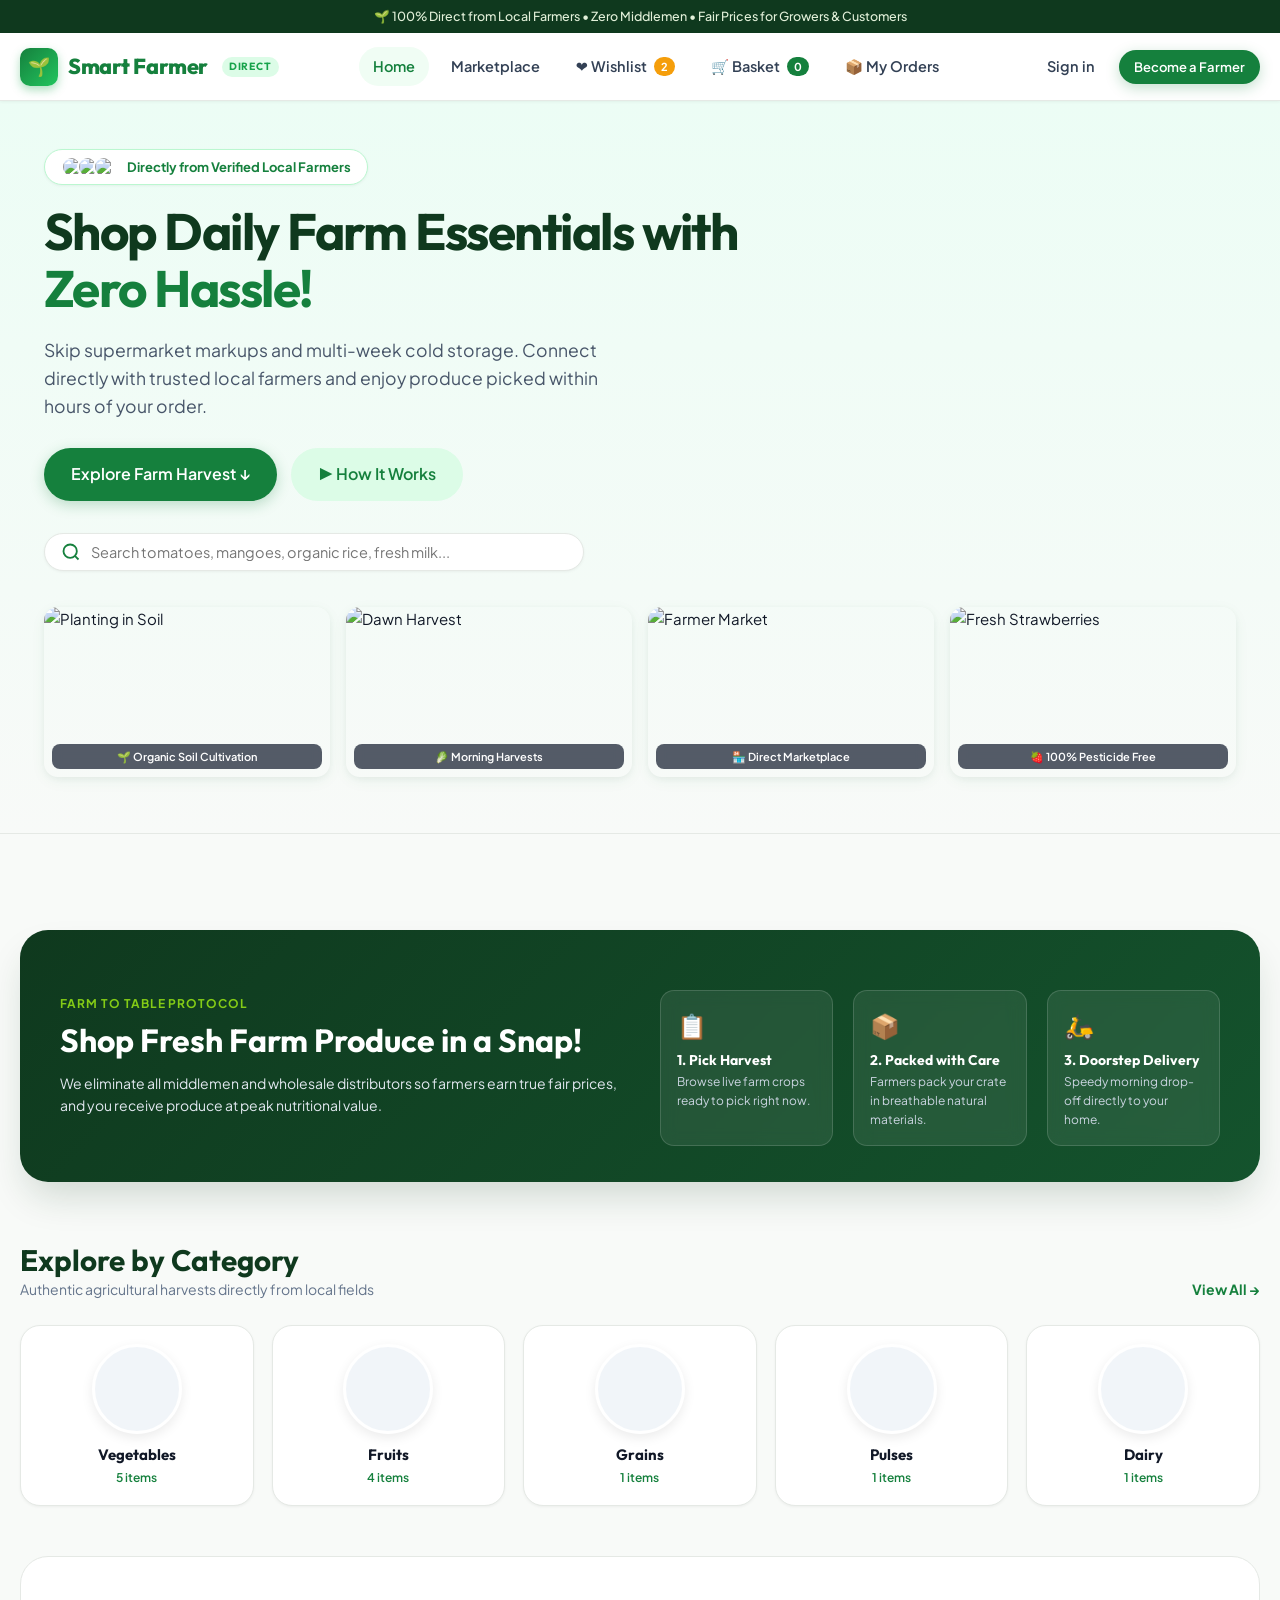
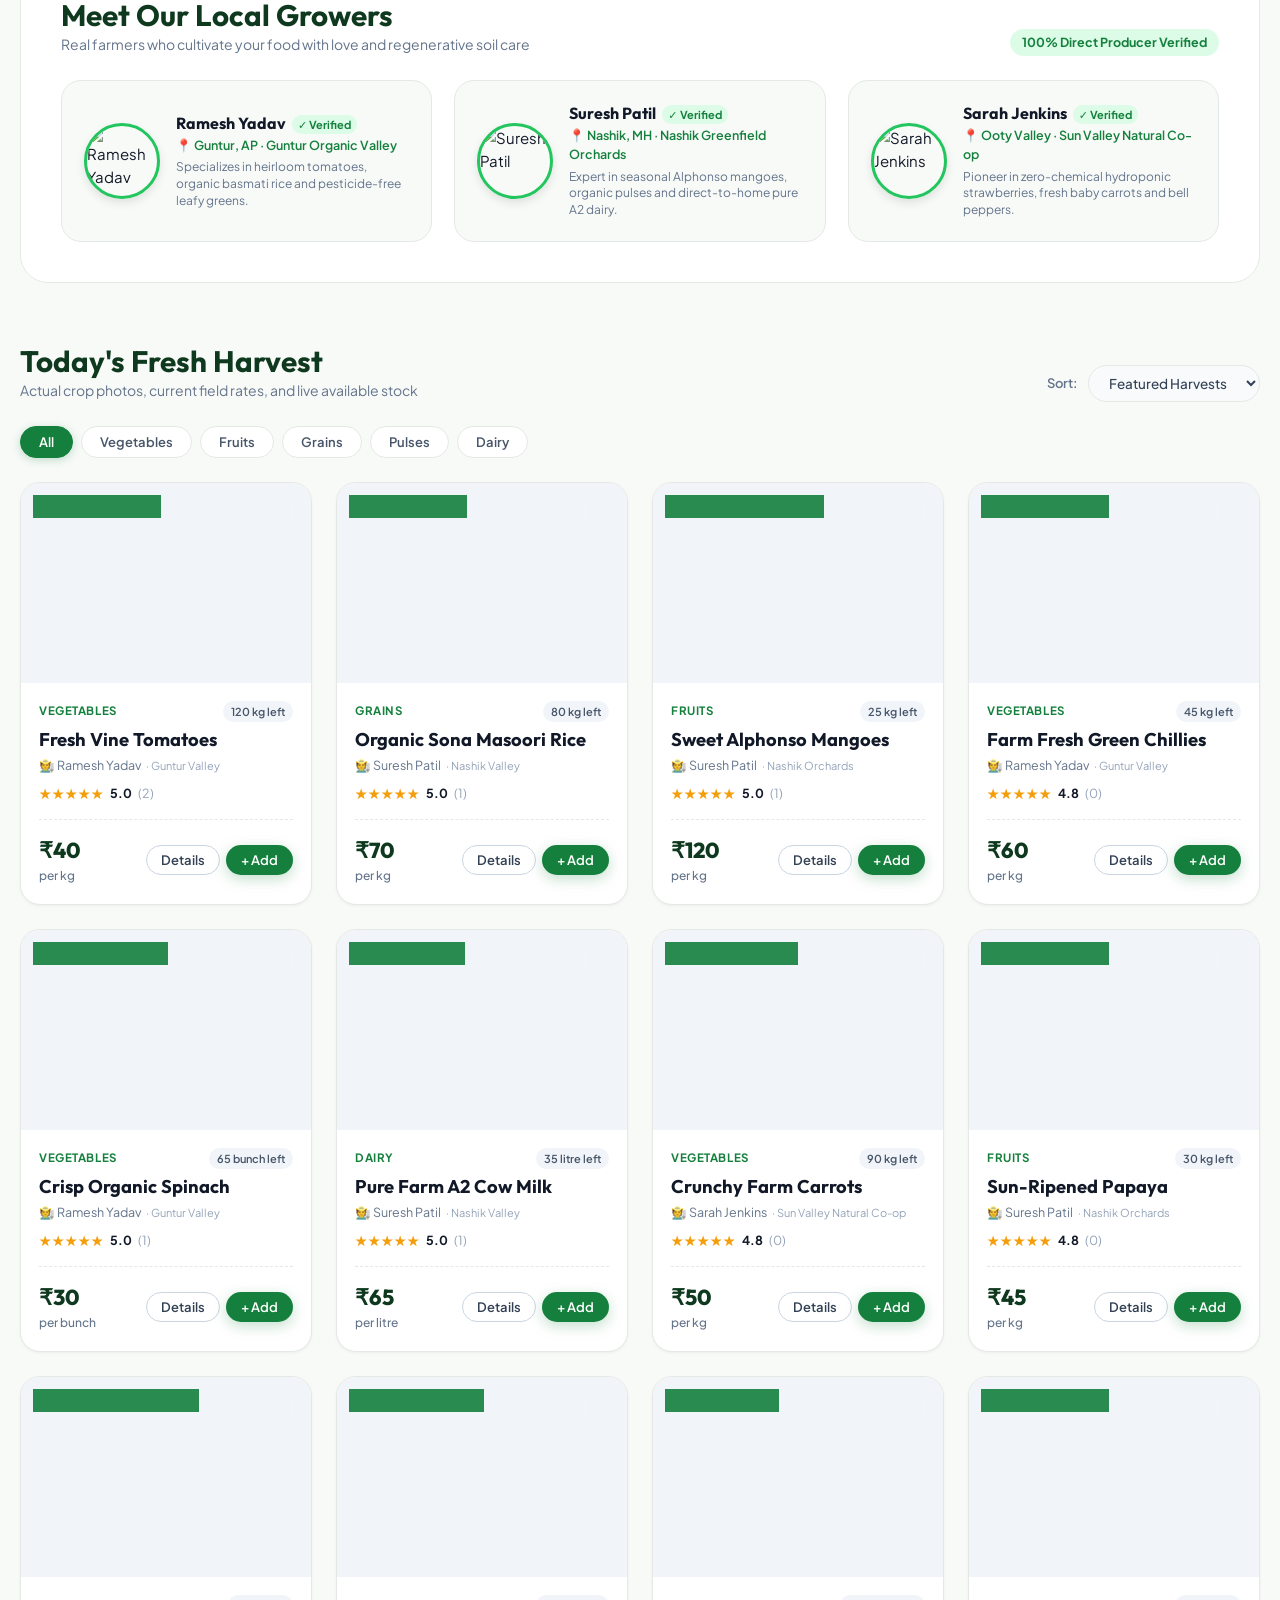
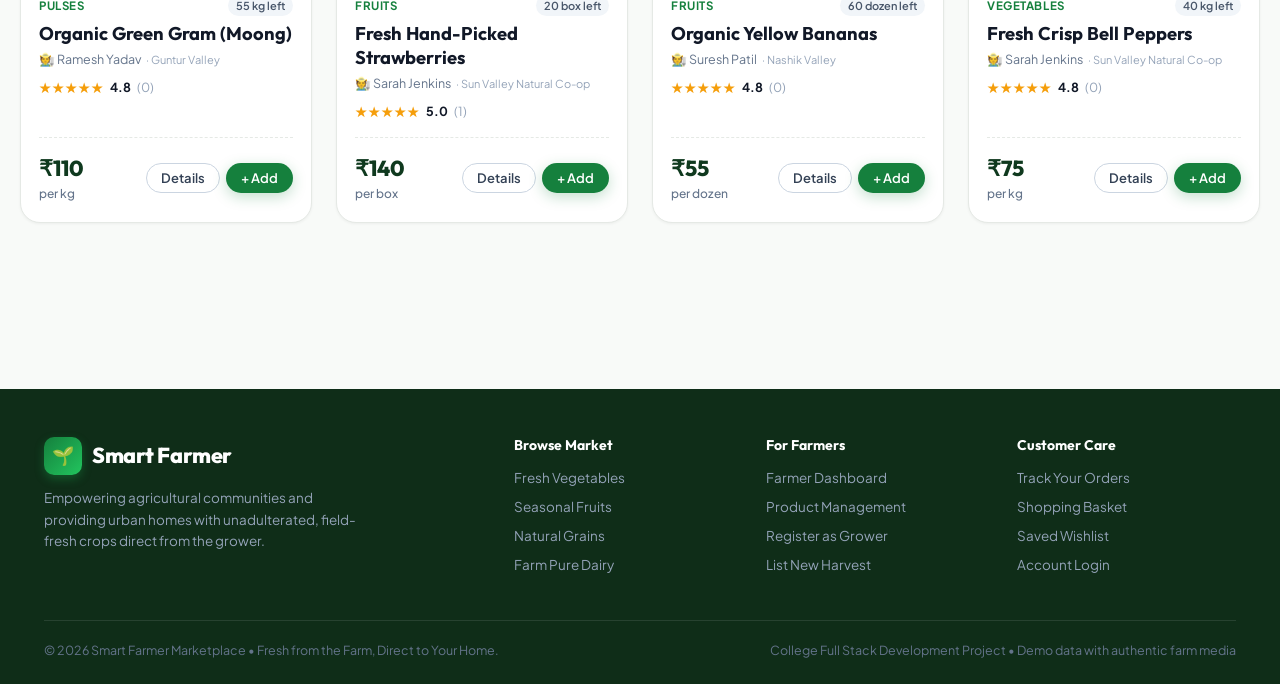
==== index.html @ 4998f082 "farmer market place" ====
<!DOCTYPE html>
<html lang="en">
<head>
<meta charset="UTF-8" />
<meta name="viewport" content="width=device-width, initial-scale=1.0" />
<title>Smart Farmer Marketplace — Fresh from the Farm, Direct to Your Home</title>
<link rel="stylesheet" href="css/style.css">
</head>
<body>

<!-- TOP ANNOUNCEMENT BAR -->
<div class="top-announcement">
  <div class="wrap">
    <span>🌱 100% Direct from Local Farmers &bull; Zero Middlemen &bull; Fair Prices for Growers &amp; Customers</span>
  </div>
</div>

<!-- SITE NAVIGATION -->
<nav class="site-nav">
  <div class="wrap nav-container">
    <a href="index.html" class="brand-logo">
      <div class="brand-icon-box">🌱</div>
      Smart Farmer
      <span class="brand-tag">Direct</span>
    </a>

    <div class="nav-links">
      <a href="index.html" class="nav-link active">Home</a>
      <a href="product.html" class="nav-link">Marketplace</a>
      <a href="product.html#wishlist" class="nav-link">
        ❤️ Wishlist <span id="navWishCount" class="nav-badge gold">0</span>
      </a>
      <a href="product.html#cart" class="nav-link">
        🛒 Basket <span id="navCartCount" class="nav-badge">0</span>
      </a>
      <a href="product.html#orders" class="nav-link">📦 My Orders</a>
    </div>

    <div id="navAuthSlot" style="display:flex;align-items:center;gap:12px;"></div>
  </div>
</nav>

<!-- HERO SECTION (Inspired by Reference Images 1 & 2) -->
<section class="hero-wrapper">
  <div class="wrap">
    <div style="max-width:720px;text-align:left;">
      <!-- Pill Badge with Farmer Portraits -->
      <div class="hero-pill-badge">
        <div class="avatar-cluster">
          <img src="https://images.unsplash.com/photo-1595273670150-bd0c3c392e46?auto=format&fit=crop&w=100&q=80" alt="Farmer" />
          <img src="https://images.unsplash.com/photo-1500937386664-56d1dfef3854?auto=format&fit=crop&w=100&q=80" alt="Farmer" />
          <img src="https://images.unsplash.com/photo-1592417817098-8f3d6910985b?auto=format&fit=crop&w=100&q=80" alt="Farmer" />
        </div>
        <span>Directly from Verified Local Farmers</span>
      </div>

      <h1 class="hero-title">
        Shop Daily Farm Essentials with <span class="highlight">Zero Hassle!</span>
      </h1>
      <p class="hero-subtitle">
        Skip supermarket markups and multi-week cold storage. Connect directly with trusted local farmers and enjoy produce picked within hours of your order.
      </p>

      <!-- CTAs & Search -->
      <div class="hero-cta-group">
        <a href="#marketplace" class="btn btn-primary btn-lg">Explore Farm Harvest &darr;</a>
        <a href="#howItWorks" class="btn btn-secondary btn-lg">&#9654; How It Works</a>
      </div>

      <!-- Search Bar -->
      <div class="filter-search-bar" style="max-width:540px;">
        <div class="search-input-wrapper">
          <svg width="20" height="20" viewBox="0 0 24 24" fill="none" stroke="currentColor" stroke-width="2.2"><circle cx="11" cy="11" r="8"/><line x1="21" y1="21" x2="16.65" y2="16.65"/></svg>
          <input id="searchInput" type="text" placeholder="Search tomatoes, mangoes, organic rice, fresh milk..." />
        </div>
      </div>
    </div>

    <!-- 4-Photo Real Farm Photo Cards (Reference Image 1) -->
    <div class="hero-photos-grid">
      <div class="hero-photo-card">
        <img src="https://images.unsplash.com/photo-1464226184884-fa280b87c399?auto=format&fit=crop&w=600&q=80" alt="Planting in Soil" />
        <div class="hero-photo-tag">🌱 Organic Soil Cultivation</div>
      </div>
      <div class="hero-photo-card">
        <img src="https://images.unsplash.com/photo-1542838132-92c53300491e?auto=format&fit=crop&w=600&q=80" alt="Dawn Harvest" />
        <div class="hero-photo-tag">🥬 Morning Harvests</div>
      </div>
      <div class="hero-photo-card">
        <img src="https://images.unsplash.com/photo-1488459716781-31db52582fe9?auto=format&fit=crop&w=600&q=80" alt="Farmer Market" />
        <div class="hero-photo-tag">🏪 Direct Marketplace</div>
      </div>
      <div class="hero-photo-card">
        <img src="https://images.unsplash.com/photo-1464965911861-746a04b4bca6?auto=format&fit=crop&w=600&q=80" alt="Fresh Strawberries" />
        <div class="hero-photo-tag">🍓 100% Pesticide Free</div>
      </div>
    </div>
  </div>
</section>

<!-- MAIN CONTENT WRAPPER -->
<main class="wrap section-spacing">

  <!-- HOW IT WORKS 3-STEP BANNER (Reference Image 1) -->
  <section id="howItWorks" class="value-props-banner">
    <div>
      <div style="font-size:12px;font-weight:700;color:var(--accent-lime);text-transform:uppercase;letter-spacing:0.08em;margin-bottom:6px;">Farm to Table Protocol</div>
      <h2 class="value-props-headline">Shop Fresh Farm Produce in a Snap!</h2>
      <p style="color:#e2e8f0;font-size:14px;line-height:1.6;">
        We eliminate all middlemen and wholesale distributors so farmers earn true fair prices, and you receive produce at peak nutritional value.
      </p>
    </div>

    <div class="value-props-steps">
      <div class="value-step-box">
        <div class="value-step-icon">📋</div>
        <h4>1. Pick Harvest</h4>
        <p>Browse live farm crops ready to pick right now.</p>
      </div>
      <div class="value-step-box">
        <div class="value-step-icon">📦</div>
        <h4>2. Packed with Care</h4>
        <p>Farmers pack your crate in breathable natural materials.</p>
      </div>
      <div class="value-step-box">
        <div class="value-step-icon">🛵</div>
        <h4>3. Doorstep Delivery</h4>
        <p>Speedy morning drop-off directly to your home.</p>
      </div>
    </div>
  </section>

  <!-- CATEGORIES WITH REAL IMAGES (Reference Image 2) -->
  <section class="categories-container">
    <div class="section-head">
      <div>
        <h2 class="section-head-title">Explore by Category</h2>
        <p class="section-head-subtitle">Authentic agricultural harvests directly from local fields</p>
      </div>
      <a href="product.html" style="font-weight:700;color:var(--primary);font-size:14px;">View All &rarr;</a>
    </div>

    <!-- Circular Real Photo Category Cards -->
    <div id="categoriesContainer" class="categories-grid"></div>
  </section>

  <!-- VERIFIED FARMER STORIES SPOTLIGHT (Reference Images 2 & 5) -->
  <section class="farmers-section">
    <div class="section-head">
      <div>
        <h2 class="section-head-title">Meet Our Local Growers</h2>
        <p class="section-head-subtitle">Real farmers who cultivate your food with love and regenerative soil care</p>
      </div>
      <span style="font-size:12.5px;color:var(--primary);font-weight:700;background:var(--primary-light);padding:4px 12px;border-radius:var(--radius-full);">
        100% Direct Producer Verified
      </span>
    </div>

    <div id="farmersContainer" class="farmer-cards-grid"></div>
  </section>

  <!-- TODAY'S FRESH HARVEST CATALOG -->
  <section id="marketplace">
    <div class="section-head">
      <div>
        <h2 class="section-head-title">Today's Fresh Harvest</h2>
        <p class="section-head-subtitle">Actual crop photos, current field rates, and live available stock</p>
      </div>

      <!-- Sorting Filter -->
      <div style="display:flex;align-items:center;gap:10px;">
        <span style="font-size:13px;font-weight:600;color:#64748b;">Sort:</span>
        <select id="sortFilter" class="filter-select">
          <option value="default">Featured Harvests</option>
          <option value="price-low">Price: Low to High</option>
          <option value="price-high">Price: High to Low</option>
          <option value="rating">Highest Rated</option>
          <option value="name">Alphabetical</option>
        </select>
      </div>
    </div>

    <!-- Category filter chips -->
    <div id="categoryChips" class="chips-row"></div>

    <!-- Product Cards Grid (Real produce photos, ZERO icons) -->
    <div id="productGrid" class="products-grid"></div>
  </section>
</main>

<!-- PRODUCT DETAIL MODAL -->
<div id="productModal" class="modal-overlay" style="display:none;">
  <div class="modal-dialog large" style="position:relative;">
    <button type="button" class="modal-close-btn" onclick="closeProductModal()">×</button>
    <div id="productModalContent"></div>
  </div>
</div>

<!-- SITE FOOTER -->
<footer class="site-footer">
  <div class="wrap">
    <div class="footer-grid">
      <div class="footer-brand">
        <div class="brand-logo" style="color:white;margin-bottom:12px;">
          <div class="brand-icon-box">🌱</div>
          Smart Farmer
        </div>
        <p>
          Empowering agricultural communities and providing urban homes with unadulterated, field-fresh crops direct from the grower.
        </p>
      </div>

      <div class="footer-col">
        <h4>Browse Market</h4>
        <a href="product.html?cat=Vegetables">Fresh Vegetables</a>
        <a href="product.html?cat=Fruits">Seasonal Fruits</a>
        <a href="product.html?cat=Grains">Natural Grains</a>
        <a href="product.html?cat=Dairy">Farm Pure Dairy</a>
      </div>

      <div class="footer-col">
        <h4>For Farmers</h4>
        <a href="farmer-dashboard.html">Farmer Dashboard</a>
        <a href="manage-products.html">Product Management</a>
        <a href="auth.html?mode=farmer">Register as Grower</a>
        <a href="farmer-dashboard.html#addProduct">List New Harvest</a>
      </div>

      <div class="footer-col">
        <h4>Customer Care</h4>
        <a href="product.html#orders">Track Your Orders</a>
        <a href="product.html#cart">Shopping Basket</a>
        <a href="product.html#wishlist">Saved Wishlist</a>
        <a href="auth.html">Account Login</a>
      </div>
    </div>

    <div class="footer-bottom">
      <span>&copy; 2026 Smart Farmer Marketplace &bull; Fresh from the Farm, Direct to Your Home.</span>
      <span>College Full Stack Development Project &bull; Demo data with authentic farm media</span>
    </div>
  </div>
</footer>

<script src="js/data.js"></script>
<script src="js/products.js"></script>
<script>
  renderNavAuth("navAuthSlot");
  renderCategoryCards("categoriesContainer");
  renderFarmerSpotlight("farmersContainer");
  renderChips();
  renderGrid("productGrid");
  initSearchAndFilters();

  // Close modal when clicking backdrop or pressing Escape
  const modalEl = document.getElementById("productModal");
  if (modalEl) {
    modalEl.addEventListener("click", (e) => {
      if (e.target === modalEl) closeProductModal();
    });
  }
  document.addEventListener("keydown", (e) => {
    if (e.key === "Escape") closeProductModal();
  });
</script>
</body>
</html>
---- css/style.css ----
/* ============================================================
   Smart Farmer Marketplace — Modern Design System
   Inspired by goGreen, Growzo & FarmDirect
   Vibrant emerald & organic green palette, clean card surfaces,
   modern sans-serif typography, rounded geometry & micro-interactions.
   ============================================================ */

@import url('https://fonts.googleapis.com/css2?family=Outfit:wght@400;500;600;700;800&family=Plus+Jakarta+Sans:wght@300;400;500;600;700;800&display=swap');

:root {
  /* Brand Green Palette */
  --primary:        #15803d;  /* Emerald 700 - trustworthy, vibrant green */
  --primary-hover:  #166534;  /* Emerald 800 */
  --primary-light:  #dcfce7;  /* Emerald 100 - soft mint */
  --primary-subtle: #f0fdf4;  /* Emerald 50 */
  --primary-dark:   #0f391e;  /* Deep forest green */
  --accent-lime:    #84cc16;  /* Fresh energetic lime */
  --accent-gold:    #f59e0b;  /* Warm golden harvest / stars */
  --accent-orange:  #ea580c;  /* Warm farm orange */
  --danger:         #ef4444;  /* Crimson alert */
  --danger-light:   #fee2e2;
  
  /* Neutral surfaces */
  --bg-main:        #f8faf8;  /* Clean slightly tinted organic background */
  --card-bg:        #ffffff;
  --card-border:    #e5e9e5;
  --card-hover:     #eef3ee;
  
  /* Text */
  --text-main:      #111827;  /* High contrast readable ink */
  --text-muted:     #64748b;  /* Slate secondary */
  --text-light:     #94a3b8;
  
  /* Radii & Shadows */
  --radius-sm:      8px;
  --radius-md:      14px;
  --radius-lg:      20px;
  --radius-xl:      28px;
  --radius-full:    9999px;
  
  --shadow-sm:      0 1px 3px rgba(0, 0, 0, 0.05);
  --shadow-md:      0 4px 16px -2px rgba(21, 128, 61, 0.08), 0 2px 6px rgba(0, 0, 0, 0.04);
  --shadow-lg:      0 12px 28px -6px rgba(21, 128, 61, 0.12), 0 4px 12px rgba(0, 0, 0, 0.05);
  --shadow-xl:      0 20px 38px -8px rgba(15, 57, 30, 0.18);
  
  --transition:     all 0.22s cubic-bezier(0.4, 0, 0.2, 1);
}

*, *::before, *::after {
  box-sizing: border-box;
  margin: 0;
  padding: 0;
}

html {
  scroll-behavior: smooth;
  -webkit-font-smoothing: antialiased;
}

body {
  font-family: 'Plus Jakarta Sans', system-ui, -apple-system, sans-serif;
  background-color: var(--bg-main);
  color: var(--text-main);
  line-height: 1.55;
  font-size: 15px;
  min-height: 100vh;
}

h1, h2, h3, h4, h5, h6, .font-heading {
  font-family: 'Outfit', 'Plus Jakarta Sans', sans-serif;
  color: var(--text-main);
  font-weight: 700;
  line-height: 1.25;
}

a {
  color: inherit;
  text-decoration: none;
  transition: var(--transition);
}

img {
  max-width: 100%;
  display: block;
}

button, input, select, textarea {
  font-family: inherit;
  font-size: inherit;
}

/* ============================================================
   CONTAINER & LAYOUT
   ============================================================ */
.wrap {
  width: 100%;
  max-width: 1240px;
  margin: 0 auto;
  padding: 0 24px;
}

.section-spacing {
  padding: 56px 0;
}

/* ============================================================
   TOP BAR & NAVIGATION
   ============================================================ */
.top-announcement {
  background: var(--primary-dark);
  color: #e2f0d9;
  font-size: 12.5px;
  font-weight: 500;
  padding: 7px 0;
  text-align: center;
}
.top-announcement span {
  display: inline-flex;
  align-items: center;
  gap: 8px;
}

.site-nav {
  background: rgba(255, 255, 255, 0.94);
  backdrop-filter: blur(12px);
  -webkit-backdrop-filter: blur(12px);
  border-bottom: 1px solid var(--card-border);
  position: sticky;
  top: 0;
  z-index: 100;
  box-shadow: var(--shadow-sm);
  transition: var(--transition);
}

.nav-container {
  display: flex;
  align-items: center;
  justify-content: space-between;
  padding: 14px 0;
  gap: 20px;
}

.brand-logo {
  display: flex;
  align-items: center;
  gap: 10px;
  font-family: 'Outfit', sans-serif;
  font-size: 1.35rem;
  font-weight: 800;
  color: var(--primary);
  letter-spacing: -0.02em;
}

.brand-icon-box {
  width: 38px;
  height: 38px;
  background: linear-gradient(135deg, var(--primary), #22c55e);
  color: white;
  border-radius: 10px;
  display: flex;
  align-items: center;
  justify-content: center;
  box-shadow: 0 4px 10px rgba(22, 163, 74, 0.35);
  font-size: 18px;
}

.brand-tag {
  font-size: 0.65rem;
  text-transform: uppercase;
  letter-spacing: 0.08em;
  font-weight: 700;
  color: #16a34a;
  background: var(--primary-light);
  padding: 2px 7px;
  border-radius: var(--radius-full);
  margin-left: 4px;
}

.nav-links {
  display: flex;
  align-items: center;
  gap: 8px;
}

.nav-link {
  font-size: 14.5px;
  font-weight: 600;
  color: #334155;
  padding: 8px 14px;
  border-radius: var(--radius-full);
  display: inline-flex;
  align-items: center;
  gap: 7px;
  transition: var(--transition);
}

.nav-link:hover, .nav-link.active {
  color: var(--primary);
  background: var(--primary-subtle);
}

.nav-badge {
  background: var(--primary);
  color: white;
  font-size: 11px;
  font-weight: 700;
  padding: 1px 7px;
  border-radius: var(--radius-full);
  min-width: 18px;
  text-align: center;
}

.nav-badge.gold {
  background: var(--accent-gold);
}

.nav-cta-btn {
  background: var(--primary);
  color: white;
  font-weight: 700;
  padding: 9px 18px;
  border-radius: var(--radius-full);
  box-shadow: 0 4px 12px rgba(21, 128, 61, 0.25);
  display: inline-flex;
  align-items: center;
  gap: 8px;
}
.nav-cta-btn:hover {
  background: var(--primary-hover);
  transform: translateY(-1px);
}

/* ============================================================
   BUTTONS
   ============================================================ */
.btn {
  display: inline-flex;
  align-items: center;
  justify-content: center;
  gap: 8px;
  font-weight: 600;
  font-size: 14px;
  padding: 10px 20px;
  border-radius: var(--radius-full);
  border: 1px solid transparent;
  cursor: pointer;
  transition: var(--transition);
  outline: none;
  white-space: nowrap;
}

.btn:active {
  transform: scale(0.98);
}

.btn-primary {
  background: var(--primary);
  color: white;
  box-shadow: 0 4px 14px rgba(21, 128, 61, 0.25);
}
.btn-primary:hover {
  background: var(--primary-hover);
  box-shadow: 0 6px 18px rgba(21, 128, 61, 0.35);
  transform: translateY(-1px);
}

.btn-secondary {
  background: var(--primary-light);
  color: var(--primary);
}
.btn-secondary:hover {
  background: #c3f6d5;
  color: var(--primary-hover);
}

.btn-outline {
  background: transparent;
  border-color: #cbd5e1;
  color: #334155;
}
.btn-outline:hover {
  background: #f1f5f9;
  border-color: #94a3b8;
  color: var(--text-main);
}

.btn-outline-primary {
  background: transparent;
  border-color: var(--primary);
  color: var(--primary);
}
.btn-outline-primary:hover {
  background: var(--primary-subtle);
}

.btn-danger {
  background: var(--danger);
  color: white;
}
.btn-danger:hover {
  background: #dc2626;
}

.btn-danger-outline {
  background: transparent;
  border-color: #fca5a5;
  color: var(--danger);
}
.btn-danger-outline:hover {
  background: var(--danger-light);
}

.btn-sm {
  padding: 6px 14px;
  font-size: 13px;
}

.btn-lg {
  padding: 13px 26px;
  font-size: 16px;
}

.btn-block {
  width: 100%;
}

/* ============================================================
   HERO SECTION (Inspired by Image 1 & 2)
   ============================================================ */
.hero-wrapper {
  background: linear-gradient(180deg, #ecfdf5 0%, #f8faf8 100%);
  padding: 48px 0 56px;
  position: relative;
  overflow: hidden;
  border-bottom: 1px solid var(--card-border);
}

.hero-pill-badge {
  display: inline-flex;
  align-items: center;
  gap: 8px;
  background: white;
  border: 1px solid #bbf7d0;
  color: var(--primary);
  font-size: 13px;
  font-weight: 700;
  padding: 6px 16px;
  border-radius: var(--radius-full);
  box-shadow: var(--shadow-sm);
  margin-bottom: 18px;
}

.hero-pill-badge .avatar-cluster {
  display: flex;
  margin-right: 4px;
}
.hero-pill-badge .avatar-cluster img {
  width: 22px;
  height: 22px;
  border-radius: 50%;
  border: 2px solid white;
  margin-left: -6px;
  object-fit: cover;
}
.hero-pill-badge .avatar-cluster img:first-child {
  margin-left: 0;
}

.hero-title {
  font-size: 3.2rem;
  letter-spacing: -0.03em;
  color: var(--primary-dark);
  margin-bottom: 18px;
  line-height: 1.12;
}

.hero-title .highlight {
  color: var(--primary);
  position: relative;
  display: inline-block;
}

.hero-subtitle {
  font-size: 1.1rem;
  color: #475569;
  max-width: 580px;
  margin-bottom: 28px;
  line-height: 1.6;
}

.hero-cta-group {
  display: flex;
  align-items: center;
  gap: 14px;
  flex-wrap: wrap;
  margin-bottom: 32px;
}

.hero-stats-banner {
  display: grid;
  grid-template-columns: repeat(3, 1fr);
  gap: 16px;
  background: white;
  border: 1px solid var(--card-border);
  border-radius: var(--radius-lg);
  padding: 16px 24px;
  box-shadow: var(--shadow-sm);
  max-width: 540px;
}

.hero-stat-item h4 {
  font-size: 1.45rem;
  color: var(--primary);
  margin-bottom: 2px;
}
.hero-stat-item p {
  font-size: 12.5px;
  color: var(--text-muted);
  font-weight: 500;
}

/* Hero Gallery Grid (Reference Image 1: 4 photos) */
.hero-photos-grid {
  display: grid;
  grid-template-columns: repeat(4, 1fr);
  gap: 16px;
  margin-top: 36px;
}

.hero-photo-card {
  position: relative;
  border-radius: var(--radius-md);
  overflow: hidden;
  height: 170px;
  box-shadow: var(--shadow-md);
  transition: var(--transition);
}
.hero-photo-card:hover {
  transform: translateY(-4px);
  box-shadow: var(--shadow-lg);
}
.hero-photo-card img {
  width: 100%;
  height: 100%;
  object-fit: cover;
  transition: transform 0.5s ease;
}
.hero-photo-card:hover img {
  transform: scale(1.06);
}
.hero-photo-tag {
  position: absolute;
  bottom: 8px;
  left: 8px;
  right: 8px;
  background: rgba(15, 23, 42, 0.7);
  backdrop-filter: blur(4px);
  color: white;
  font-size: 11px;
  font-weight: 600;
  padding: 4px 8px;
  border-radius: var(--radius-sm);
  text-align: center;
}

/* ============================================================
   VALUE PROPOSITION BANNER (Reference Image 1)
   ============================================================ */
.value-props-banner {
  background: linear-gradient(135deg, var(--primary-dark), #14532d);
  color: white;
  border-radius: var(--radius-xl);
  padding: 36px 40px;
  margin: 40px 0 60px;
  box-shadow: var(--shadow-xl);
  display: grid;
  grid-template-columns: 1fr 1fr;
  align-items: center;
  gap: 40px;
}

.value-props-headline {
  font-size: 2rem;
  color: white;
  margin-bottom: 12px;
}

.value-props-steps {
  display: grid;
  grid-template-columns: repeat(3, 1fr);
  gap: 20px;
  margin-top: 24px;
}

.value-step-box {
  background: rgba(255, 255, 255, 0.08);
  border: 1px solid rgba(255, 255, 255, 0.15);
  border-radius: var(--radius-md);
  padding: 16px;
  backdrop-filter: blur(8px);
}
.value-step-icon {
  font-size: 24px;
  margin-bottom: 8px;
  color: var(--accent-lime);
}
.value-step-box h4 {
  color: white;
  font-size: 14px;
  font-weight: 700;
  margin-bottom: 4px;
}
.value-step-box p {
  color: #cbd5e1;
  font-size: 12px;
}

/* ============================================================
   CATEGORIES WITH REAL IMAGES (Reference Image 2)
   ============================================================ */
.categories-container {
  margin-bottom: 50px;
}

.section-head {
  display: flex;
  align-items: flex-end;
  justify-content: space-between;
  margin-bottom: 24px;
  flex-wrap: wrap;
  gap: 12px;
}

.section-head-title {
  font-size: 1.85rem;
  color: var(--primary-dark);
}
.section-head-subtitle {
  font-size: 14px;
  color: var(--text-muted);
}

.categories-grid {
  display: grid;
  grid-template-columns: repeat(auto-fit, minmax(170px, 1fr));
  gap: 18px;
}

.category-card {
  background: white;
  border: 1px solid var(--card-border);
  border-radius: var(--radius-lg);
  padding: 18px 14px;
  text-align: center;
  cursor: pointer;
  transition: var(--transition);
  box-shadow: var(--shadow-sm);
  display: flex;
  flex-direction: column;
  align-items: center;
  position: relative;
  overflow: hidden;
}

.category-card:hover, .category-card.active {
  border-color: var(--primary);
  transform: translateY(-4px);
  box-shadow: var(--shadow-md);
  background: var(--primary-subtle);
}

.category-img-wrap {
  width: 90px;
  height: 90px;
  border-radius: 50%;
  overflow: hidden;
  margin-bottom: 12px;
  border: 3px solid white;
  box-shadow: 0 4px 12px rgba(0, 0, 0, 0.08);
  background: #f1f5f9;
}
.category-img-wrap img {
  width: 100%;
  height: 100%;
  object-fit: cover;
  transition: transform 0.4s ease;
}
.category-card:hover .category-img-wrap img {
  transform: scale(1.1);
}

.category-card h3 {
  font-size: 15px;
  font-weight: 700;
  color: var(--text-main);
  margin-bottom: 4px;
}

.category-card .cat-count {
  font-size: 12px;
  color: var(--primary);
  font-weight: 600;
}

/* ============================================================
   SEARCH & FILTER BAR
   ============================================================ */
.filter-search-bar {
  background: white;
  border: 1px solid var(--card-border);
  border-radius: var(--radius-full);
  padding: 8px 16px;
  display: flex;
  align-items: center;
  gap: 12px;
  box-shadow: var(--shadow-sm);
  margin-bottom: 30px;
}

.search-input-wrapper {
  display: flex;
  align-items: center;
  gap: 10px;
  flex: 1;
}
.search-input-wrapper svg {
  color: var(--primary);
  flex-shrink: 0;
}
.search-input-wrapper input {
  border: none;
  outline: none;
  width: 100%;
  font-size: 14.5px;
  color: var(--text-main);
  background: transparent;
}

.filter-select {
  border: 1px solid var(--card-border);
  background: #f8fafc;
  border-radius: var(--radius-full);
  padding: 8px 16px;
  font-size: 13.5px;
  font-weight: 500;
  color: #334155;
  outline: none;
  cursor: pointer;
  transition: var(--transition);
}
.filter-select:hover, .filter-select:focus {
  border-color: var(--primary);
}

/* Category Filter Chips */
.chips-row {
  display: flex;
  gap: 8px;
  flex-wrap: wrap;
  margin-bottom: 24px;
}
.chip {
  background: white;
  border: 1px solid var(--card-border);
  padding: 7px 18px;
  border-radius: var(--radius-full);
  font-size: 13px;
  font-weight: 600;
  color: #475569;
  cursor: pointer;
  transition: var(--transition);
}
.chip:hover {
  background: #f1f5f9;
  color: var(--text-main);
}
.chip.active {
  background: var(--primary);
  border-color: var(--primary);
  color: white;
  box-shadow: 0 2px 8px rgba(21, 128, 61, 0.25);
}

/* ============================================================
   PRODUCT CARDS (WITH REAL IMAGES & ZERO ICONS)
   ============================================================ */
.products-grid {
  display: grid;
  grid-template-columns: repeat(auto-fill, minmax(250px, 1fr));
  gap: 24px;
  margin-bottom: 50px;
}

.product-card {
  background: white;
  border: 1px solid var(--card-border);
  border-radius: var(--radius-lg);
  overflow: hidden;
  box-shadow: var(--shadow-sm);
  transition: var(--transition);
  display: flex;
  flex-direction: column;
  position: relative;
}

.product-card:hover {
  transform: translateY(-4px);
  box-shadow: var(--shadow-lg);
  border-color: #bbf7d0;
}

.product-img-box {
  position: relative;
  height: 200px;
  background: #f1f5f9;
  overflow: hidden;
}

.product-img-box img {
  width: 100%;
  height: 100%;
  object-fit: cover;
  transition: transform 0.5s ease;
}
.product-card:hover .product-img-box img {
  transform: scale(1.08);
}

.product-badge-fresh {
  position: absolute;
  top: 12px;
  left: 12px;
  background: rgba(21, 128, 61, 0.9);
  backdrop-filter: blur(4px);
  color: white;
  font-size: 11px;
  font-weight: 700;
  padding: 3px 10px;
  border-radius: var(--radius-full);
  text-transform: uppercase;
  letter-spacing: 0.04em;
}

.product-wishlist-btn {
  position: absolute;
  top: 12px;
  right: 12px;
  width: 36px;
  height: 36px;
  background: rgba(255, 255, 255, 0.9);
  backdrop-filter: blur(4px);
  border: none;
  border-radius: 50%;
  display: flex;
  align-items: center;
  justify-content: center;
  cursor: pointer;
  font-size: 17px;
  color: #94a3b8;
  box-shadow: 0 2px 8px rgba(0, 0, 0, 0.1);
  transition: var(--transition);
  z-index: 2;
}
.product-wishlist-btn:hover {
  transform: scale(1.12);
  color: #ef4444;
}
.product-wishlist-btn.active {
  color: #ef4444;
  background: #fee2e2;
}

.product-body {
  padding: 18px;
  display: flex;
  flex-direction: column;
  flex: 1;
}

.product-meta-row {
  display: flex;
  align-items: center;
  justify-content: space-between;
  margin-bottom: 6px;
}

.product-category-tag {
  font-size: 11.5px;
  font-weight: 700;
  color: var(--primary);
  text-transform: uppercase;
  letter-spacing: 0.05em;
}

.product-stock-pill {
  font-size: 11px;
  font-weight: 600;
  padding: 2px 8px;
  border-radius: var(--radius-full);
  background: #f1f5f9;
  color: #475569;
}
.product-stock-pill.low {
  background: #fef3c7;
  color: #b45309;
}

.product-title {
  font-size: 1.15rem;
  font-weight: 700;
  color: var(--text-main);
  margin-bottom: 4px;
  line-height: 1.3;
}

.product-farmer-tag {
  font-size: 12.5px;
  color: #64748b;
  display: flex;
  align-items: center;
  gap: 5px;
  margin-bottom: 8px;
}

.product-rating-box {
  display: flex;
  align-items: center;
  gap: 6px;
  font-size: 12.5px;
  color: #64748b;
  margin-bottom: 14px;
}
.product-stars {
  color: var(--accent-gold);
  letter-spacing: 1px;
  font-size: 14px;
}

.product-footer-row {
  display: flex;
  align-items: center;
  justify-content: space-between;
  margin-top: auto;
  padding-top: 14px;
  border-top: 1px dashed var(--card-border);
}

.product-price-box {
  display: flex;
  flex-direction: column;
}
.product-price {
  font-family: 'Outfit', sans-serif;
  font-size: 1.35rem;
  font-weight: 800;
  color: var(--primary-dark);
}
.product-unit {
  font-size: 12px;
  color: var(--text-muted);
  font-weight: 500;
}

.product-action-btns {
  display: flex;
  gap: 6px;
}

/* ============================================================
   FARMER STORIES SPOTLIGHT (Reference Image 2 & 5)
   ============================================================ */
.farmers-section {
  background: white;
  border: 1px solid var(--card-border);
  border-radius: var(--radius-xl);
  padding: 40px;
  margin-bottom: 60px;
}

.farmer-cards-grid {
  display: grid;
  grid-template-columns: repeat(auto-fit, minmax(280px, 1fr));
  gap: 22px;
}

.farmer-card {
  background: var(--bg-main);
  border: 1px solid var(--card-border);
  border-radius: var(--radius-lg);
  padding: 22px;
  display: flex;
  gap: 16px;
  align-items: center;
  transition: var(--transition);
}
.farmer-card:hover {
  transform: translateY(-3px);
  border-color: #86efac;
  box-shadow: var(--shadow-md);
  background: white;
}

.farmer-portrait {
  width: 76px;
  height: 76px;
  border-radius: 50%;
  overflow: hidden;
  border: 3px solid #22c55e;
  flex-shrink: 0;
  box-shadow: 0 4px 10px rgba(0, 0, 0, 0.1);
}
.farmer-portrait img {
  width: 100%;
  height: 100%;
  object-fit: cover;
}

.farmer-info h4 {
  font-size: 16px;
  font-weight: 700;
  color: var(--text-main);
  margin-bottom: 3px;
}
.farmer-info p.location {
  font-size: 12.5px;
  color: var(--primary);
  font-weight: 600;
  margin-bottom: 4px;
}
.farmer-info p.bio {
  font-size: 12px;
  color: var(--text-muted);
  line-height: 1.4;
}

/* ============================================================
   MODALS (Edit Product, Product Details, Checkout)
   FIXED: Proper display toggling & clean layout
   ============================================================ */
.modal-overlay {
  display: none; /* Hidden by default */
  position: fixed;
  inset: 0;
  background: rgba(15, 23, 42, 0.65);
  backdrop-filter: blur(6px);
  -webkit-backdrop-filter: blur(6px);
  z-index: 1000;
  align-items: center;
  justify-content: center;
  padding: 20px;
  animation: fadeIn 0.2s ease;
}

.modal-overlay.active {
  display: flex !important;
}

.modal-dialog {
  background: white;
  width: 100%;
  max-width: 580px;
  max-height: 90vh;
  overflow-y: auto;
  border-radius: var(--radius-xl);
  padding: 30px;
  position: relative;
  box-shadow: var(--shadow-xl);
  animation: scaleUp 0.25s cubic-bezier(0.16, 1, 0.3, 1);
}

.modal-dialog.large {
  max-width: 780px;
}

.modal-close-btn {
  position: absolute;
  top: 18px;
  right: 18px;
  width: 36px;
  height: 36px;
  background: #f1f5f9;
  border: none;
  border-radius: 50%;
  display: flex;
  align-items: center;
  justify-content: center;
  font-size: 20px;
  color: #64748b;
  cursor: pointer;
  transition: var(--transition);
}
.modal-close-btn:hover {
  background: #e2e8f0;
  color: var(--text-main);
  transform: rotate(90deg);
}

.modal-header {
  margin-bottom: 20px;
  padding-right: 30px;
}
.modal-header h3 {
  font-size: 1.5rem;
  color: var(--primary-dark);
}
.modal-header p {
  font-size: 13.5px;
  color: var(--text-muted);
}

@keyframes fadeIn {
  from { opacity: 0; }
  to { opacity: 1; }
}

@keyframes scaleUp {
  from { opacity: 0; transform: scale(0.95); }
  to { opacity: 1; transform: scale(1); }
}

/* ============================================================
   FORMS & INPUTS
   ============================================================ */
.form-group {
  margin-bottom: 16px;
}

.form-group label {
  display: block;
  font-size: 13px;
  font-weight: 600;
  color: #334155;
  margin-bottom: 6px;
}

.form-input, .form-select, .form-textarea {
  width: 100%;
  padding: 10px 14px;
  border: 1px solid var(--card-border);
  border-radius: var(--radius-sm);
  background: #ffffff;
  color: var(--text-main);
  font-size: 14px;
  transition: var(--transition);
  outline: none;
}

.form-input:focus, .form-select:focus, .form-textarea:focus {
  border-color: var(--primary);
  box-shadow: 0 0 0 3px rgba(21, 128, 61, 0.12);
}

.form-row {
  display: grid;
  grid-template-columns: repeat(auto-fit, minmax(130px, 1fr));
  gap: 14px;
}

/* Image Upload & Preset Selector Component */
.image-upload-zone {
  border: 2px dashed #cbd5e1;
  border-radius: var(--radius-md);
  padding: 18px;
  text-align: center;
  background: #f8fafc;
  cursor: pointer;
  transition: var(--transition);
  position: relative;
}
.image-upload-zone:hover {
  border-color: var(--primary);
  background: var(--primary-subtle);
}

.image-preview-box {
  width: 100%;
  height: 180px;
  border-radius: var(--radius-md);
  overflow: hidden;
  margin-top: 12px;
  border: 1px solid var(--card-border);
  background: #f1f5f9;
  position: relative;
}
.image-preview-box img {
  width: 100%;
  height: 100%;
  object-fit: cover;
}

.preset-images-strip {
  display: flex;
  gap: 10px;
  overflow-x: auto;
  padding: 8px 0;
  margin-top: 8px;
}
.preset-thumb {
  width: 58px;
  height: 58px;
  border-radius: var(--radius-sm);
  border: 2px solid transparent;
  cursor: pointer;
  overflow: hidden;
  flex-shrink: 0;
  transition: var(--transition);
}
.preset-thumb:hover, .preset-thumb.active {
  border-color: var(--primary);
  transform: scale(1.06);
}
.preset-thumb img {
  width: 100%;
  height: 100%;
  object-fit: cover;
}

/* ============================================================
   FARMER DASHBOARD SHELL & KPIS
   ============================================================ */
.dashboard-shell {
  display: grid;
  grid-template-columns: 260px 1fr;
  min-height: 100vh;
}

.dashboard-sidebar {
  background: #0d381e;
  color: white;
  padding: 28px 20px;
  display: flex;
  flex-direction: column;
}

.dashboard-sidebar .brand-logo {
  color: white;
  margin-bottom: 32px;
}

.sidebar-nav {
  display: flex;
  flex-direction: column;
  gap: 6px;
  flex: 1;
}

.sidebar-link {
  display: flex;
  align-items: center;
  gap: 12px;
  padding: 12px 16px;
  border-radius: var(--radius-md);
  color: #cbd5e1;
  font-size: 14px;
  font-weight: 600;
  transition: var(--transition);
}
.sidebar-link:hover, .sidebar-link.active {
  background: rgba(255, 255, 255, 0.12);
  color: white;
}
.sidebar-link svg {
  width: 18px;
  height: 18px;
}

.dashboard-main {
  background: var(--bg-main);
  padding: 36px 40px;
  overflow-y: auto;
}

.kpi-grid {
  display: grid;
  grid-template-columns: repeat(auto-fit, minmax(210px, 1fr));
  gap: 20px;
  margin-bottom: 36px;
}

.kpi-card {
  background: white;
  border: 1px solid var(--card-border);
  border-radius: var(--radius-lg);
  padding: 22px;
  box-shadow: var(--shadow-sm);
  display: flex;
  align-items: center;
  gap: 18px;
  transition: var(--transition);
}
.kpi-card:hover {
  transform: translateY(-2px);
  box-shadow: var(--shadow-md);
}

.kpi-icon-wrap {
  width: 52px;
  height: 52px;
  border-radius: var(--radius-md);
  display: flex;
  align-items: center;
  justify-content: center;
  font-size: 24px;
}
.kpi-icon-wrap.green {
  background: var(--primary-light);
  color: var(--primary);
}
.kpi-icon-wrap.gold {
  background: #fef3c7;
  color: #b45309;
}
.kpi-icon-wrap.blue {
  background: #dbeafe;
  color: #1d4ed8;
}
.kpi-icon-wrap.red {
  background: var(--danger-light);
  color: var(--danger);
}

.kpi-value {
  font-family: 'Outfit', sans-serif;
  font-size: 1.8rem;
  font-weight: 800;
  color: var(--text-main);
  line-height: 1.1;
}
.kpi-label {
  font-size: 13px;
  color: var(--text-muted);
  font-weight: 500;
}

/* ============================================================
   TABLES (Products & Orders)
   ============================================================ */
.table-card {
  background: white;
  border: 1px solid var(--card-border);
  border-radius: var(--radius-lg);
  box-shadow: var(--shadow-sm);
  overflow: hidden;
  margin-bottom: 32px;
}

.table-responsive {
  width: 100%;
  overflow-x: auto;
}

.modern-table {
  width: 100%;
  border-collapse: collapse;
  text-align: left;
}

.modern-table th {
  background: #f8fafc;
  color: #475569;
  font-size: 12px;
  font-weight: 700;
  text-transform: uppercase;
  letter-spacing: 0.05em;
  padding: 14px 18px;
  border-bottom: 1px solid var(--card-border);
}

.modern-table td {
  padding: 16px 18px;
  border-bottom: 1px solid var(--card-border);
  font-size: 14px;
  color: var(--text-main);
  vertical-align: middle;
}

.modern-table tr:hover td {
  background: #fbfdfb;
}

.table-prod-cell {
  display: flex;
  align-items: center;
  gap: 14px;
}
.table-prod-img {
  width: 48px;
  height: 48px;
  border-radius: var(--radius-sm);
  object-fit: cover;
  background: #f1f5f9;
}

.status-badge {
  display: inline-flex;
  align-items: center;
  gap: 6px;
  padding: 4px 12px;
  border-radius: var(--radius-full);
  font-size: 12px;
  font-weight: 700;
}
.status-badge.placed {
  background: #e0f2fe;
  color: #0369a1;
}
.status-badge.confirmed {
  background: #fef3c7;
  color: #b45309;
}
.status-badge.packed {
  background: #fae8ff;
  color: #86198f;
}
.status-badge.shipped {
  background: #ede9fe;
  color: #6d28d9;
}
.status-badge.delivered {
  background: #dcfce7;
  color: #15803d;
}

/* Order timeline step progress tracker */
.order-steps-tracker {
  display: flex;
  align-items: center;
  gap: 6px;
  flex-wrap: wrap;
  margin-top: 10px;
}

.order-step-pill {
  font-size: 11px;
  padding: 3px 9px;
  border-radius: var(--radius-full);
  background: #f1f5f9;
  color: #64748b;
  font-weight: 600;
  display: inline-flex;
  align-items: center;
  gap: 4px;
}
.order-step-pill.completed {
  background: #dcfce7;
  color: #15803d;
}
.order-step-pill.current {
  background: var(--primary);
  color: white;
}

/* ============================================================
   CART & ORDER SUMMARY
   ============================================================ */
.cart-layout {
  display: grid;
  grid-template-columns: 1fr 360px;
  gap: 28px;
  align-items: flex-start;
}

.cart-item-card {
  background: white;
  border: 1px solid var(--card-border);
  border-radius: var(--radius-lg);
  padding: 18px;
  display: flex;
  align-items: center;
  justify-content: space-between;
  margin-bottom: 14px;
  gap: 16px;
  transition: var(--transition);
}
.cart-item-card:hover {
  border-color: #cbd5e1;
}

.cart-item-info {
  display: flex;
  align-items: center;
  gap: 16px;
}
.cart-item-img {
  width: 72px;
  height: 72px;
  border-radius: var(--radius-md);
  object-fit: cover;
  background: #f1f5f9;
}

.qty-counter {
  display: inline-flex;
  align-items: center;
  border: 1px solid var(--card-border);
  border-radius: var(--radius-full);
  background: #f8fafc;
  overflow: hidden;
}
.qty-counter button {
  width: 32px;
  height: 32px;
  background: transparent;
  border: none;
  cursor: pointer;
  font-size: 16px;
  font-weight: bold;
  color: #334155;
  transition: var(--transition);
}
.qty-counter button:hover {
  background: #e2e8f0;
}
.qty-counter span {
  padding: 0 10px;
  font-weight: 700;
  font-size: 13.5px;
}

.order-summary-card {
  background: white;
  border: 1px solid var(--card-border);
  border-radius: var(--radius-xl);
  padding: 24px;
  box-shadow: var(--shadow-sm);
}

.summary-row {
  display: flex;
  justify-content: space-between;
  padding: 10px 0;
  font-size: 14px;
  color: #475569;
  border-bottom: 1px dashed #f1f5f9;
}
.summary-row.total {
  border-top: 1px solid var(--card-border);
  border-bottom: none;
  font-size: 1.25rem;
  font-weight: 800;
  color: var(--text-main);
  padding-top: 16px;
  margin-top: 6px;
}

/* ============================================================
   REVIEWS & RATINGS COMPONENT
   ============================================================ */
.reviews-container {
  margin-top: 24px;
  padding-top: 20px;
  border-top: 1px solid var(--card-border);
}

.review-item {
  background: #f8fafc;
  border: 1px solid var(--card-border);
  border-radius: var(--radius-md);
  padding: 14px 18px;
  margin-bottom: 12px;
}

.review-header {
  display: flex;
  align-items: center;
  justify-content: space-between;
  margin-bottom: 6px;
}

.star-rating-selector {
  display: flex;
  gap: 4px;
  margin: 8px 0 14px;
}
.star-btn {
  background: transparent;
  border: none;
  font-size: 26px;
  cursor: pointer;
  color: #cbd5e1;
  transition: var(--transition);
}
.star-btn.active, .star-btn:hover {
  color: var(--accent-gold);
}

/* ============================================================
   TOAST NOTIFICATION
   ============================================================ */
#toast {
  position: fixed;
  bottom: 24px;
  right: 24px;
  background: #0f172a;
  color: white;
  padding: 12px 22px;
  border-radius: var(--radius-full);
  font-size: 14px;
  font-weight: 600;
  box-shadow: 0 10px 25px -5px rgba(0, 0, 0, 0.3);
  opacity: 0;
  transform: translateY(20px);
  pointer-events: none;
  transition: all 0.25s cubic-bezier(0.16, 1, 0.3, 1);
  z-index: 9999;
  display: flex;
  align-items: center;
  gap: 10px;
}

#toast.show {
  opacity: 1;
  transform: translateY(0);
}

/* ============================================================
   FOOTER
   ============================================================ */
.site-footer {
  background: #0f2d18;
  color: #cbd5e1;
  padding: 48px 0 24px;
  margin-top: 60px;
}

.footer-grid {
  display: grid;
  grid-template-columns: 2fr 1fr 1fr 1fr;
  gap: 32px;
  margin-bottom: 36px;
}

.footer-brand h3 {
  color: white;
  font-size: 1.4rem;
  margin-bottom: 10px;
}
.footer-brand p {
  font-size: 13.5px;
  color: #94a3b8;
  max-width: 320px;
  line-height: 1.6;
}

.footer-col h4 {
  color: white;
  font-size: 14px;
  font-weight: 700;
  margin-bottom: 14px;
}
.footer-col a {
  display: block;
  font-size: 13.5px;
  color: #94a3b8;
  margin-bottom: 8px;
}
.footer-col a:hover {
  color: #86efac;
}

.footer-bottom {
  border-top: 1px solid rgba(255, 255, 255, 0.1);
  padding-top: 20px;
  display: flex;
  justify-content: space-between;
  align-items: center;
  font-size: 12.5px;
  color: #64748b;
  flex-wrap: wrap;
  gap: 12px;
}

/* ============================================================
   RESPONSIVE STYLES
   ============================================================ */
@media (max-width: 900px) {
  .dashboard-shell {
    grid-template-columns: 1fr;
  }
  .dashboard-sidebar {
    padding: 16px 20px;
  }
  .sidebar-nav {
    flex-direction: row;
    flex-wrap: wrap;
  }
  .dashboard-main {
    padding: 24px 16px;
  }
  .cart-layout {
    grid-template-columns: 1fr;
  }
  .value-props-banner {
    grid-template-columns: 1fr;
  }
  .value-props-steps {
    grid-template-columns: 1fr;
  }
  .hero-photos-grid {
    grid-template-columns: repeat(2, 1fr);
  }
  .footer-grid {
    grid-template-columns: 1fr 1fr;
  }
}

@media (max-width: 640px) {
  .hero-title {
    font-size: 2.2rem;
  }
  .nav-links {
    display: none; /* can be supplemented with mobile toggle */
  }
  .hero-stats-banner {
    grid-template-columns: 1fr;
  }
  .hero-photos-grid {
    grid-template-columns: 1fr;
  }
  .footer-grid {
    grid-template-columns: 1fr;
  }
}
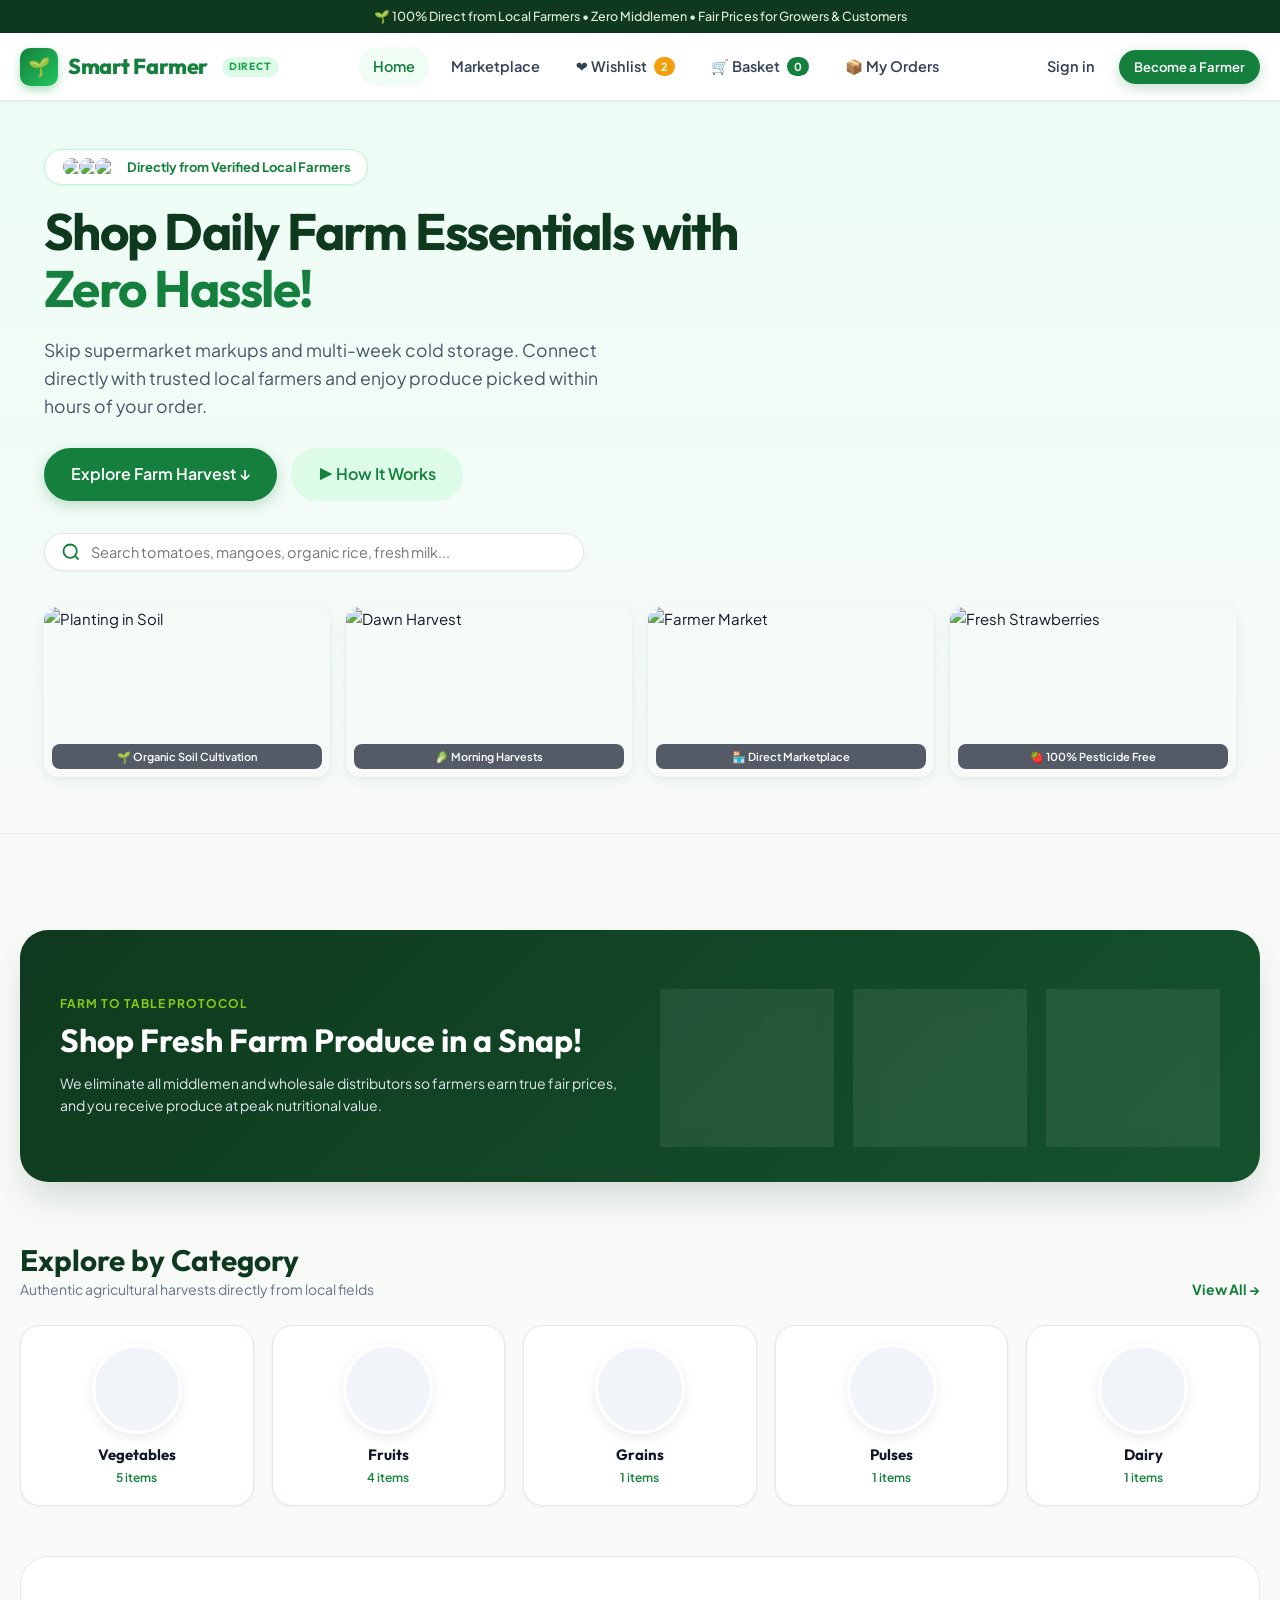
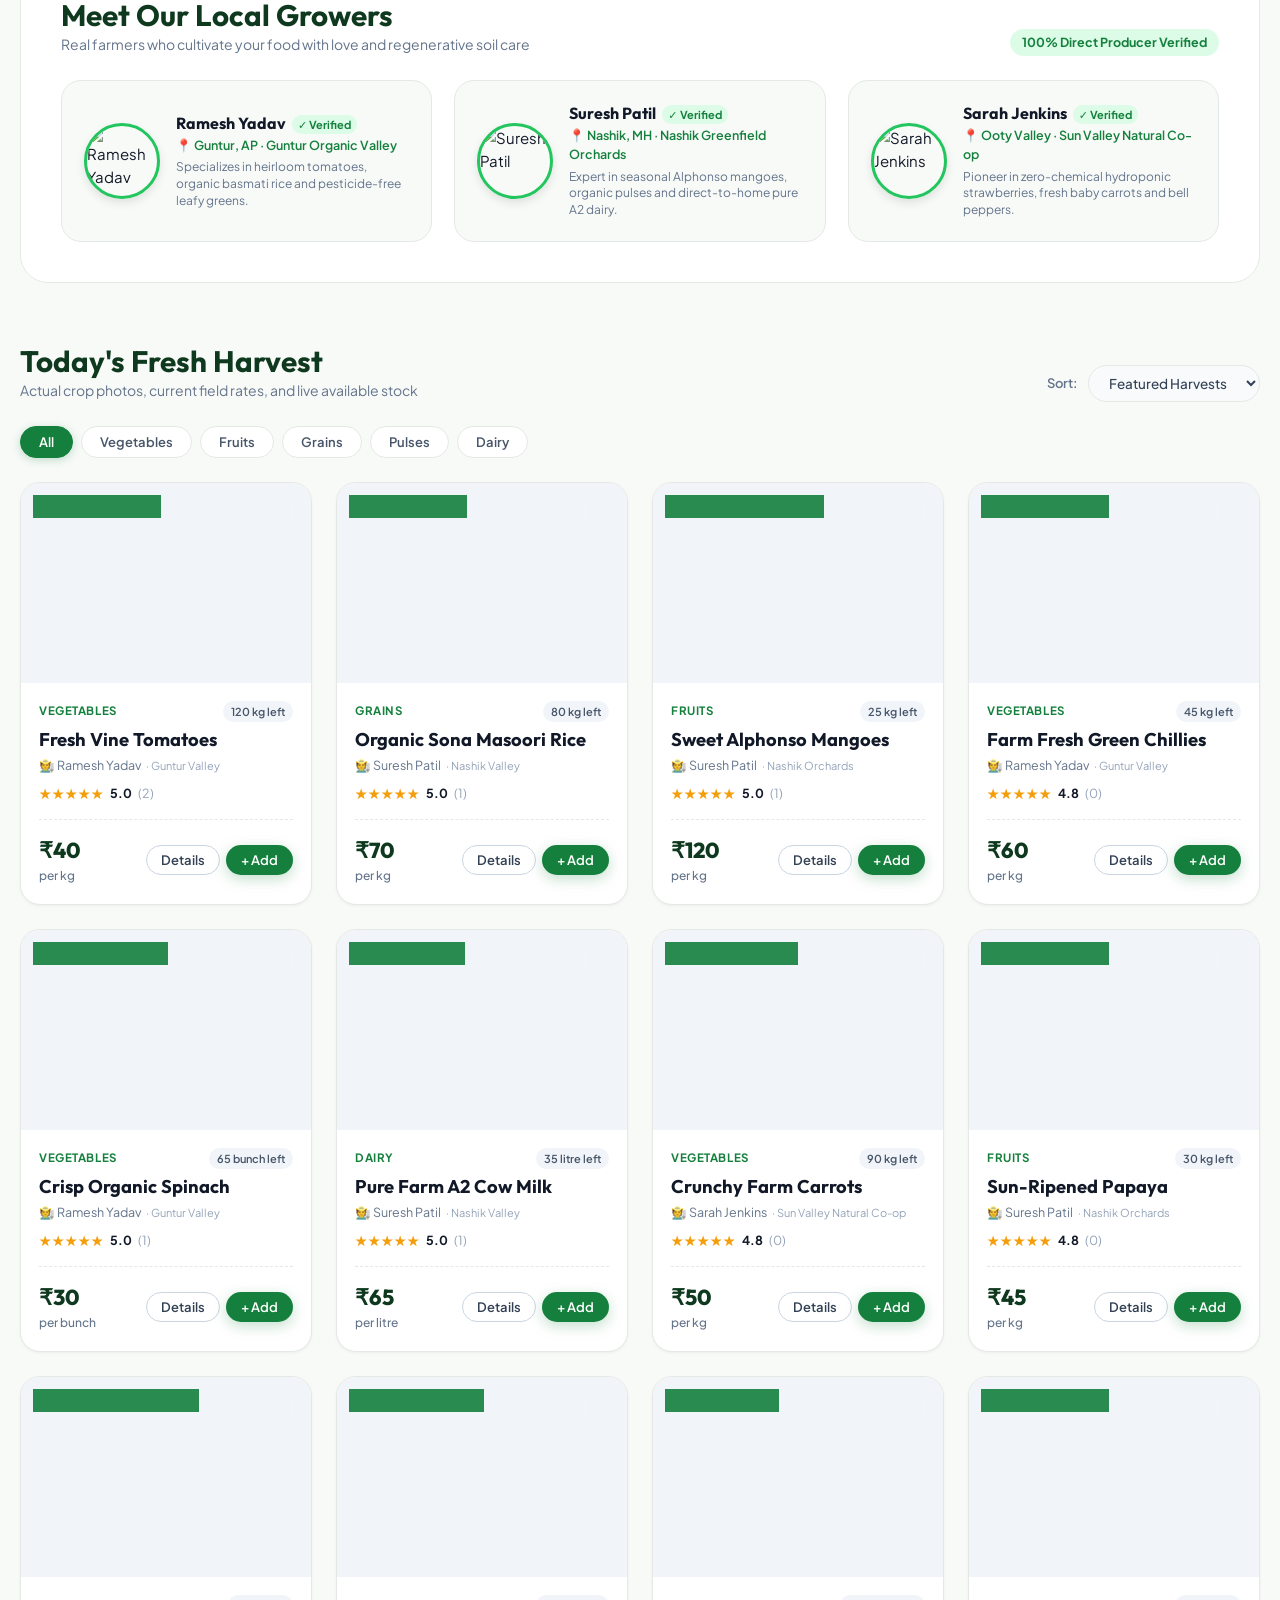
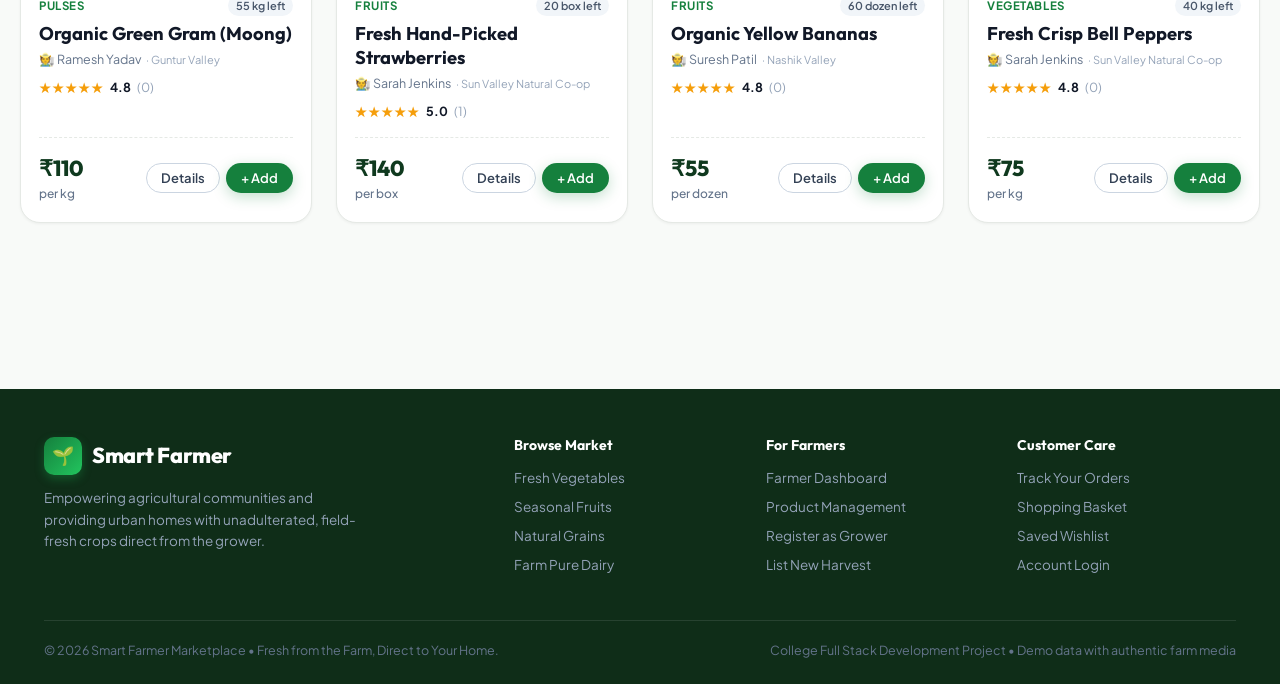
==== commit a0798902: "SEO Changes" ====
--- a/index.html
+++ b/index.html
@@ -4,19 +4,29 @@
 <meta charset="UTF-8" />
 <meta name="viewport" content="width=device-width, initial-scale=1.0" />
 <title>Smart Farmer Marketplace — Fresh from the Farm, Direct to Your Home</title>
+<meta name="description" content="Smart Farmer Marketplace connects urban households directly with verified local farmers for fresh, organic harvest delivered to your doorstep." />
+<meta name="keywords" content="smart farmer marketplace, farm direct, organic vegetables, local produce, fresh fruits" />
+<meta property="og:title" content="Smart Farmer Marketplace — Fresh from the Farm, Direct to Your Home" />
+<meta property="og:description" content="Shop daily farm essentials direct from verified local growers with fair pricing and fast doorstep delivery." />
+<meta property="og:type" content="website" />
+<meta property="og:site_name" content="Smart Farmer Marketplace" />
+<meta name="twitter:card" content="summary_large_image" />
+<meta name="twitter:title" content="Smart Farmer Marketplace — Fresh from the Farm" />
+<meta name="twitter:description" content="Direct from local farmers to your home. 100% direct produce with zero middlemen." />
+<link rel="icon" type="image/svg+xml" href="data:image/svg+xml,<svg xmlns=%22http://www.w3.org/2000/svg%22 viewBox=%220 0 100 100%22><text y=%22.9em%22 font-size=%2290%22>🌱</text></svg>" />
 <link rel="stylesheet" href="css/style.css">
 </head>
 <body>
 
-<!-- TOP ANNOUNCEMENT BAR -->
+<!-- Announcement bar -->
 <div class="top-announcement">
   <div class="wrap">
     <span>🌱 100% Direct from Local Farmers &bull; Zero Middlemen &bull; Fair Prices for Growers &amp; Customers</span>
   </div>
 </div>
 
-<!-- SITE NAVIGATION -->
-<nav class="site-nav">
+<!-- Navigation -->
+<nav class="site-nav" aria-label="Main navigation">
   <div class="wrap nav-container">
     <a href="index.html" class="brand-logo">
       <div class="brand-icon-box">🌱</div>
@@ -40,11 +50,10 @@
   </div>
 </nav>
 
-<!-- HERO SECTION (Inspired by Reference Images 1 & 2) -->
+<!-- Hero Section -->
 <section class="hero-wrapper">
   <div class="wrap">
     <div style="max-width:720px;text-align:left;">
-      <!-- Pill Badge with Farmer Portraits -->
       <div class="hero-pill-badge">
         <div class="avatar-cluster">
           <img src="https://images.unsplash.com/photo-1595273670150-bd0c3c392e46?auto=format&fit=crop&w=100&q=80" alt="Farmer" />
@@ -61,22 +70,20 @@
         Skip supermarket markups and multi-week cold storage. Connect directly with trusted local farmers and enjoy produce picked within hours of your order.
       </p>
 
-      <!-- CTAs & Search -->
       <div class="hero-cta-group">
         <a href="#marketplace" class="btn btn-primary btn-lg">Explore Farm Harvest &darr;</a>
         <a href="#howItWorks" class="btn btn-secondary btn-lg">&#9654; How It Works</a>
       </div>
 
-      <!-- Search Bar -->
-      <div class="filter-search-bar" style="max-width:540px;">
+      <div class="filter-search-bar" role="search" style="max-width:540px;">
         <div class="search-input-wrapper">
-          <svg width="20" height="20" viewBox="0 0 24 24" fill="none" stroke="currentColor" stroke-width="2.2"><circle cx="11" cy="11" r="8"/><line x1="21" y1="21" x2="16.65" y2="16.65"/></svg>
-          <input id="searchInput" type="text" placeholder="Search tomatoes, mangoes, organic rice, fresh milk..." />
+          <svg width="20" height="20" viewBox="0 0 24 24" fill="none" stroke="currentColor" stroke-width="2.2" aria-hidden="true"><circle cx="11" cy="11" r="8"/><line x1="21" y1="21" x2="16.65" y2="16.65"/></svg>
+          <input id="searchInput" type="text" placeholder="Search tomatoes, mangoes, organic rice, fresh milk..." aria-label="Search produce" />
         </div>
       </div>
     </div>
 
-    <!-- 4-Photo Real Farm Photo Cards (Reference Image 1) -->
+    <!-- Farm photo highlights -->
     <div class="hero-photos-grid">
       <div class="hero-photo-card">
         <img src="https://images.unsplash.com/photo-1464226184884-fa280b87c399?auto=format&fit=crop&w=600&q=80" alt="Planting in Soil" />
@@ -98,10 +105,10 @@
   </div>
 </section>
 
-<!-- MAIN CONTENT WRAPPER -->
+<!-- Main content -->
 <main class="wrap section-spacing">
 
-  <!-- HOW IT WORKS 3-STEP BANNER (Reference Image 1) -->
+  <!-- How It Works -->
   <section id="howItWorks" class="value-props-banner">
     <div>
       <div style="font-size:12px;font-weight:700;color:var(--accent-lime);text-transform:uppercase;letter-spacing:0.08em;margin-bottom:6px;">Farm to Table Protocol</div>
@@ -130,7 +137,7 @@
     </div>
   </section>
 
-  <!-- CATEGORIES WITH REAL IMAGES (Reference Image 2) -->
+  <!-- Categories -->
   <section class="categories-container">
     <div class="section-head">
       <div>
@@ -140,11 +147,10 @@
       <a href="product.html" style="font-weight:700;color:var(--primary);font-size:14px;">View All &rarr;</a>
     </div>
 
-    <!-- Circular Real Photo Category Cards -->
     <div id="categoriesContainer" class="categories-grid"></div>
   </section>
 
-  <!-- VERIFIED FARMER STORIES SPOTLIGHT (Reference Images 2 & 5) -->
+  <!-- Featured Farmers -->
   <section class="farmers-section">
     <div class="section-head">
       <div>
@@ -159,7 +165,7 @@
     <div id="farmersContainer" class="farmer-cards-grid"></div>
   </section>
 
-  <!-- TODAY'S FRESH HARVEST CATALOG -->
+  <!-- Produce Catalog -->
   <section id="marketplace">
     <div class="section-head">
       <div>
@@ -167,10 +173,9 @@
         <p class="section-head-subtitle">Actual crop photos, current field rates, and live available stock</p>
       </div>
 
-      <!-- Sorting Filter -->
       <div style="display:flex;align-items:center;gap:10px;">
         <span style="font-size:13px;font-weight:600;color:#64748b;">Sort:</span>
-        <select id="sortFilter" class="filter-select">
+        <select id="sortFilter" class="filter-select" aria-label="Sort produce">
           <option value="default">Featured Harvests</option>
           <option value="price-low">Price: Low to High</option>
           <option value="price-high">Price: High to Low</option>
@@ -180,23 +185,21 @@
       </div>
     </div>
 
-    <!-- Category filter chips -->
     <div id="categoryChips" class="chips-row"></div>
 
-    <!-- Product Cards Grid (Real produce photos, ZERO icons) -->
     <div id="productGrid" class="products-grid"></div>
   </section>
 </main>
 
-<!-- PRODUCT DETAIL MODAL -->
-<div id="productModal" class="modal-overlay" style="display:none;">
+<!-- Product Detail Modal -->
+<div id="productModal" class="modal-overlay" style="display:none;" role="dialog" aria-modal="true" aria-labelledby="productModalContent">
   <div class="modal-dialog large" style="position:relative;">
-    <button type="button" class="modal-close-btn" onclick="closeProductModal()">×</button>
+    <button type="button" class="modal-close-btn" onclick="closeProductModal()" aria-label="Close product details">×</button>
     <div id="productModalContent"></div>
   </div>
 </div>
 
-<!-- SITE FOOTER -->
+<!-- Footer -->
 <footer class="site-footer">
   <div class="wrap">
     <div class="footer-grid">
@@ -252,7 +255,6 @@
   renderGrid("productGrid");
   initSearchAndFilters();
 
-  // Close modal when clicking backdrop or pressing Escape
   const modalEl = document.getElementById("productModal");
   if (modalEl) {
     modalEl.addEventListener("click", (e) => {
--- a/css/style.css
+++ b/css/style.css
@@ -1,34 +1,29 @@
-/* ============================================================
-   Smart Farmer Marketplace — Modern Design System
-   Inspired by goGreen, Growzo & FarmDirect
-   Vibrant emerald & organic green palette, clean card surfaces,
-   modern sans-serif typography, rounded geometry & micro-interactions.
-   ============================================================ */
+/* Smart Farmer Marketplace - Main Stylesheet */
 
 @import url('https://fonts.googleapis.com/css2?family=Outfit:wght@400;500;600;700;800&family=Plus+Jakarta+Sans:wght@300;400;500;600;700;800&display=swap');
 
 :root {
-  /* Brand Green Palette */
-  --primary:        #15803d;  /* Emerald 700 - trustworthy, vibrant green */
-  --primary-hover:  #166534;  /* Emerald 800 */
-  --primary-light:  #dcfce7;  /* Emerald 100 - soft mint */
-  --primary-subtle: #f0fdf4;  /* Emerald 50 */
-  --primary-dark:   #0f391e;  /* Deep forest green */
-  --accent-lime:    #84cc16;  /* Fresh energetic lime */
-  --accent-gold:    #f59e0b;  /* Warm golden harvest / stars */
-  --accent-orange:  #ea580c;  /* Warm farm orange */
-  --danger:         #ef4444;  /* Crimson alert */
+  /* Brand palette */
+  --primary:        #15803d;
+  --primary-hover:  #166534;
+  --primary-light:  #dcfce7;
+  --primary-subtle: #f0fdf4;
+  --primary-dark:   #0f391e;
+  --accent-lime:    #84cc16;
+  --accent-gold:    #f59e0b;
+  --accent-orange:  #ea580c;
+  --danger:         #ef4444;
   --danger-light:   #fee2e2;
   
-  /* Neutral surfaces */
-  --bg-main:        #f8faf8;  /* Clean slightly tinted organic background */
+  /* Surfaces */
+  --bg-main:        #f8faf8;
   --card-bg:        #ffffff;
   --card-border:    #e5e9e5;
   --card-hover:     #eef3ee;
   
   /* Text */
-  --text-main:      #111827;  /* High contrast readable ink */
-  --text-muted:     #64748b;  /* Slate secondary */
+  --text-main:      #111827;
+  --text-muted:     #64748b;
   --text-light:     #94a3b8;
   
   /* Radii & Shadows */
@@ -214,25 +209,7 @@
   background: var(--accent-gold);
 }
 
-.nav-cta-btn {
-  background: var(--primary);
-  color: white;
-  font-weight: 700;
-  padding: 9px 18px;
-  border-radius: var(--radius-full);
-  box-shadow: 0 4px 12px rgba(21, 128, 61, 0.25);
-  display: inline-flex;
-  align-items: center;
-  gap: 8px;
-}
-.nav-cta-btn:hover {
-  background: var(--primary-hover);
-  transform: translateY(-1px);
-}
-
-/* ============================================================
-   BUTTONS
-   ============================================================ */
+/* Buttons */
 .btn {
   display: inline-flex;
   align-items: center;
@@ -324,9 +301,7 @@
   width: 100%;
 }
 
-/* ============================================================
-   HERO SECTION (Inspired by Image 1 & 2)
-   ============================================================ */
+/* Hero section */
 .hero-wrapper {
   background: linear-gradient(180deg, #ecfdf5 0%, #f8faf8 100%);
   padding: 48px 0 56px;
@@ -396,30 +371,7 @@
   margin-bottom: 32px;
 }
 
-.hero-stats-banner {
-  display: grid;
-  grid-template-columns: repeat(3, 1fr);
-  gap: 16px;
-  background: white;
-  border: 1px solid var(--card-border);
-  border-radius: var(--radius-lg);
-  padding: 16px 24px;
-  box-shadow: var(--shadow-sm);
-  max-width: 540px;
-}
-
-.hero-stat-item h4 {
-  font-size: 1.45rem;
-  color: var(--primary);
-  margin-bottom: 2px;
-}
-.hero-stat-item p {
-  font-size: 12.5px;
-  color: var(--text-muted);
-  font-weight: 500;
-}
-
-/* Hero Gallery Grid (Reference Image 1: 4 photos) */
+/* Hero photo highlights */
 .hero-photos-grid {
   display: grid;
   grid-template-columns: repeat(4, 1fr);
@@ -463,9 +415,7 @@
   text-align: center;
 }
 
-/* ============================================================
-   VALUE PROPOSITION BANNER (Reference Image 1)
-   ============================================================ */
+/* Value propositions */
 .value-props-banner {
   background: linear-gradient(135deg, var(--primary-dark), #14532d);
   color: white;
@@ -515,9 +465,7 @@
   font-size: 12px;
 }
 
-/* ============================================================
-   CATEGORIES WITH REAL IMAGES (Reference Image 2)
-   ============================================================ */
+/* Categories */
 .categories-container {
   margin-bottom: 50px;
 }
@@ -681,9 +629,7 @@
   box-shadow: 0 2px 8px rgba(21, 128, 61, 0.25);
 }
 
-/* ============================================================
-   PRODUCT CARDS (WITH REAL IMAGES & ZERO ICONS)
-   ============================================================ */
+/* Product cards */
 .products-grid {
   display: grid;
   grid-template-columns: repeat(auto-fill, minmax(250px, 1fr));
@@ -866,9 +812,7 @@
   gap: 6px;
 }
 
-/* ============================================================
-   FARMER STORIES SPOTLIGHT (Reference Image 2 & 5)
-   ============================================================ */
+/* Featured farmers */
 .farmers-section {
   background: white;
   border: 1px solid var(--card-border);
@@ -933,10 +877,7 @@
   line-height: 1.4;
 }
 
-/* ============================================================
-   MODALS (Edit Product, Product Details, Checkout)
-   FIXED: Proper display toggling & clean layout
-   ============================================================ */
+/* Modals */
 .modal-overlay {
   display: none; /* Hidden by default */
   position: fixed;
@@ -1054,22 +995,6 @@
   display: grid;
   grid-template-columns: repeat(auto-fit, minmax(130px, 1fr));
   gap: 14px;
-}
-
-/* Image Upload & Preset Selector Component */
-.image-upload-zone {
-  border: 2px dashed #cbd5e1;
-  border-radius: var(--radius-md);
-  padding: 18px;
-  text-align: center;
-  background: #f8fafc;
-  cursor: pointer;
-  transition: var(--transition);
-  position: relative;
-}
-.image-upload-zone:hover {
-  border-color: var(--primary);
-  background: var(--primary-subtle);
 }
 
 .image-preview-box {
@@ -1609,10 +1534,7 @@
     font-size: 2.2rem;
   }
   .nav-links {
-    display: none; /* can be supplemented with mobile toggle */
-  }
-  .hero-stats-banner {
-    grid-template-columns: 1fr;
+    display: none;
   }
   .hero-photos-grid {
     grid-template-columns: 1fr;
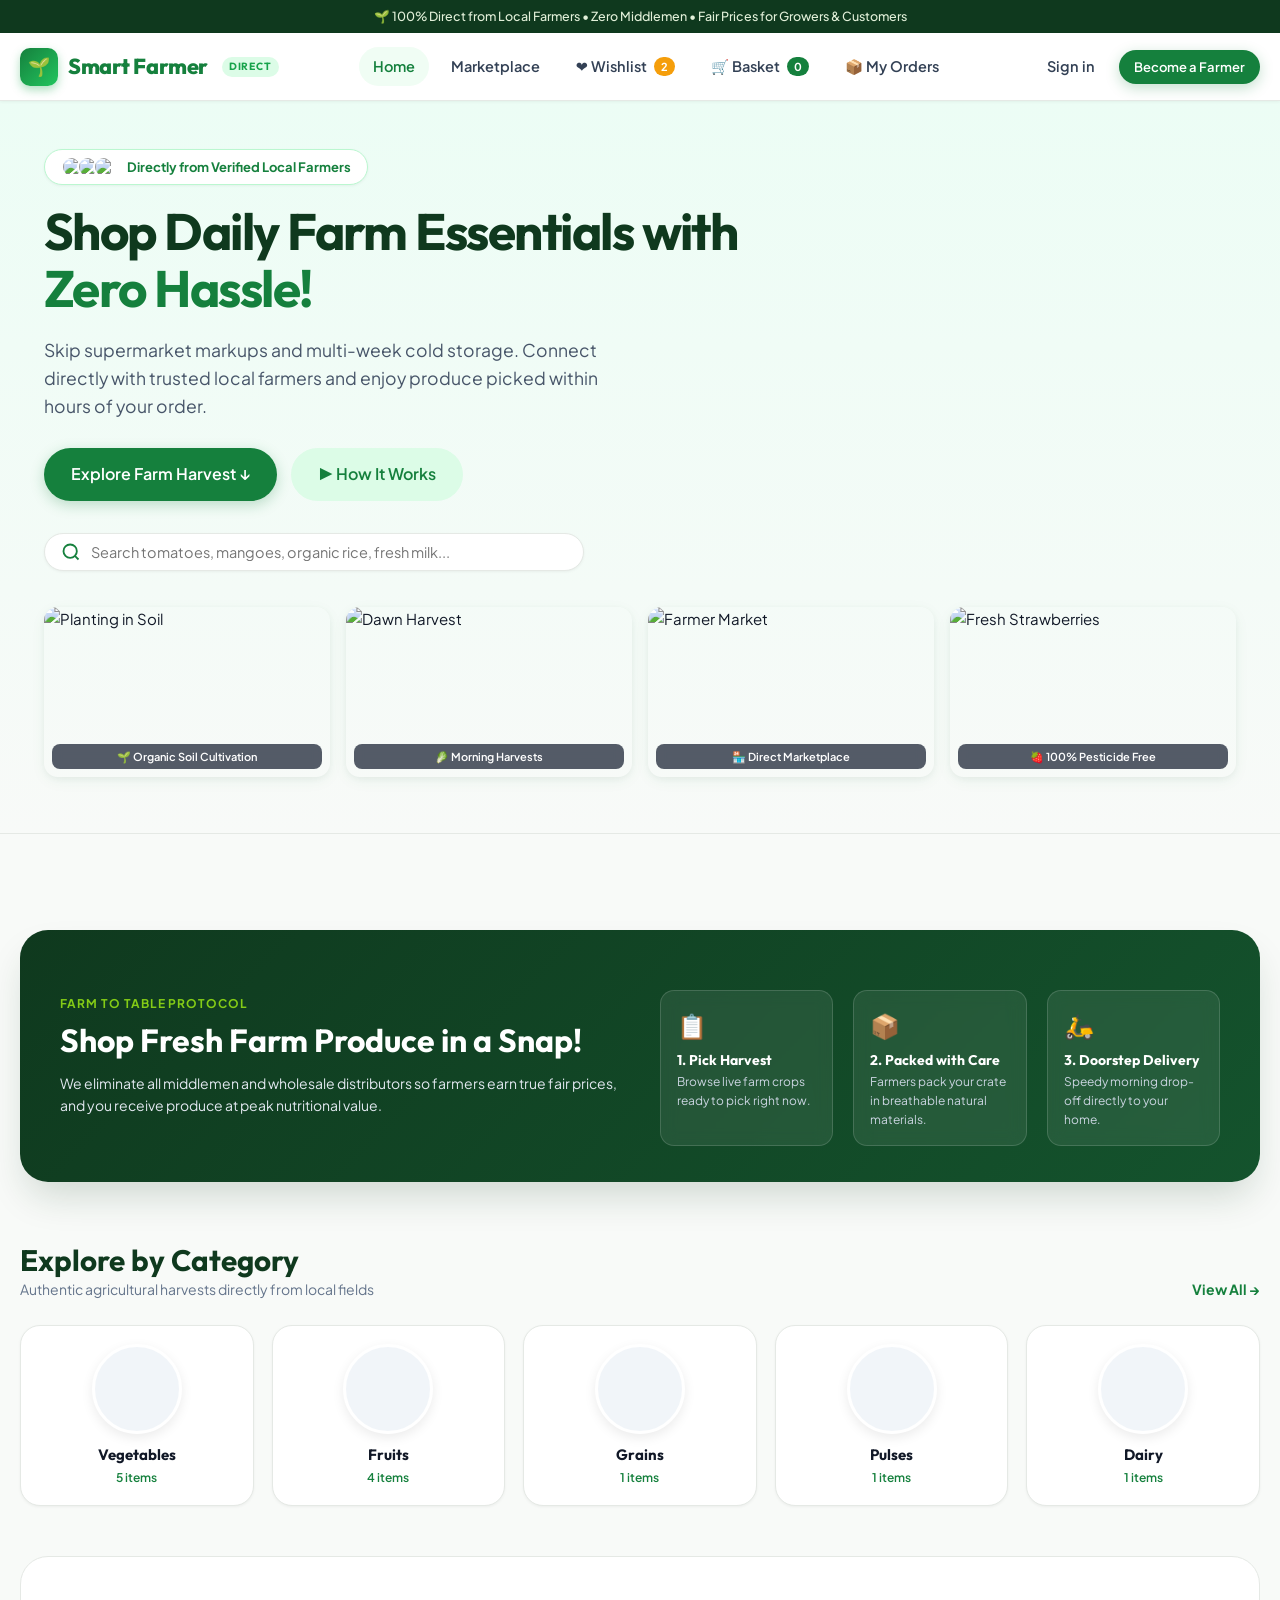
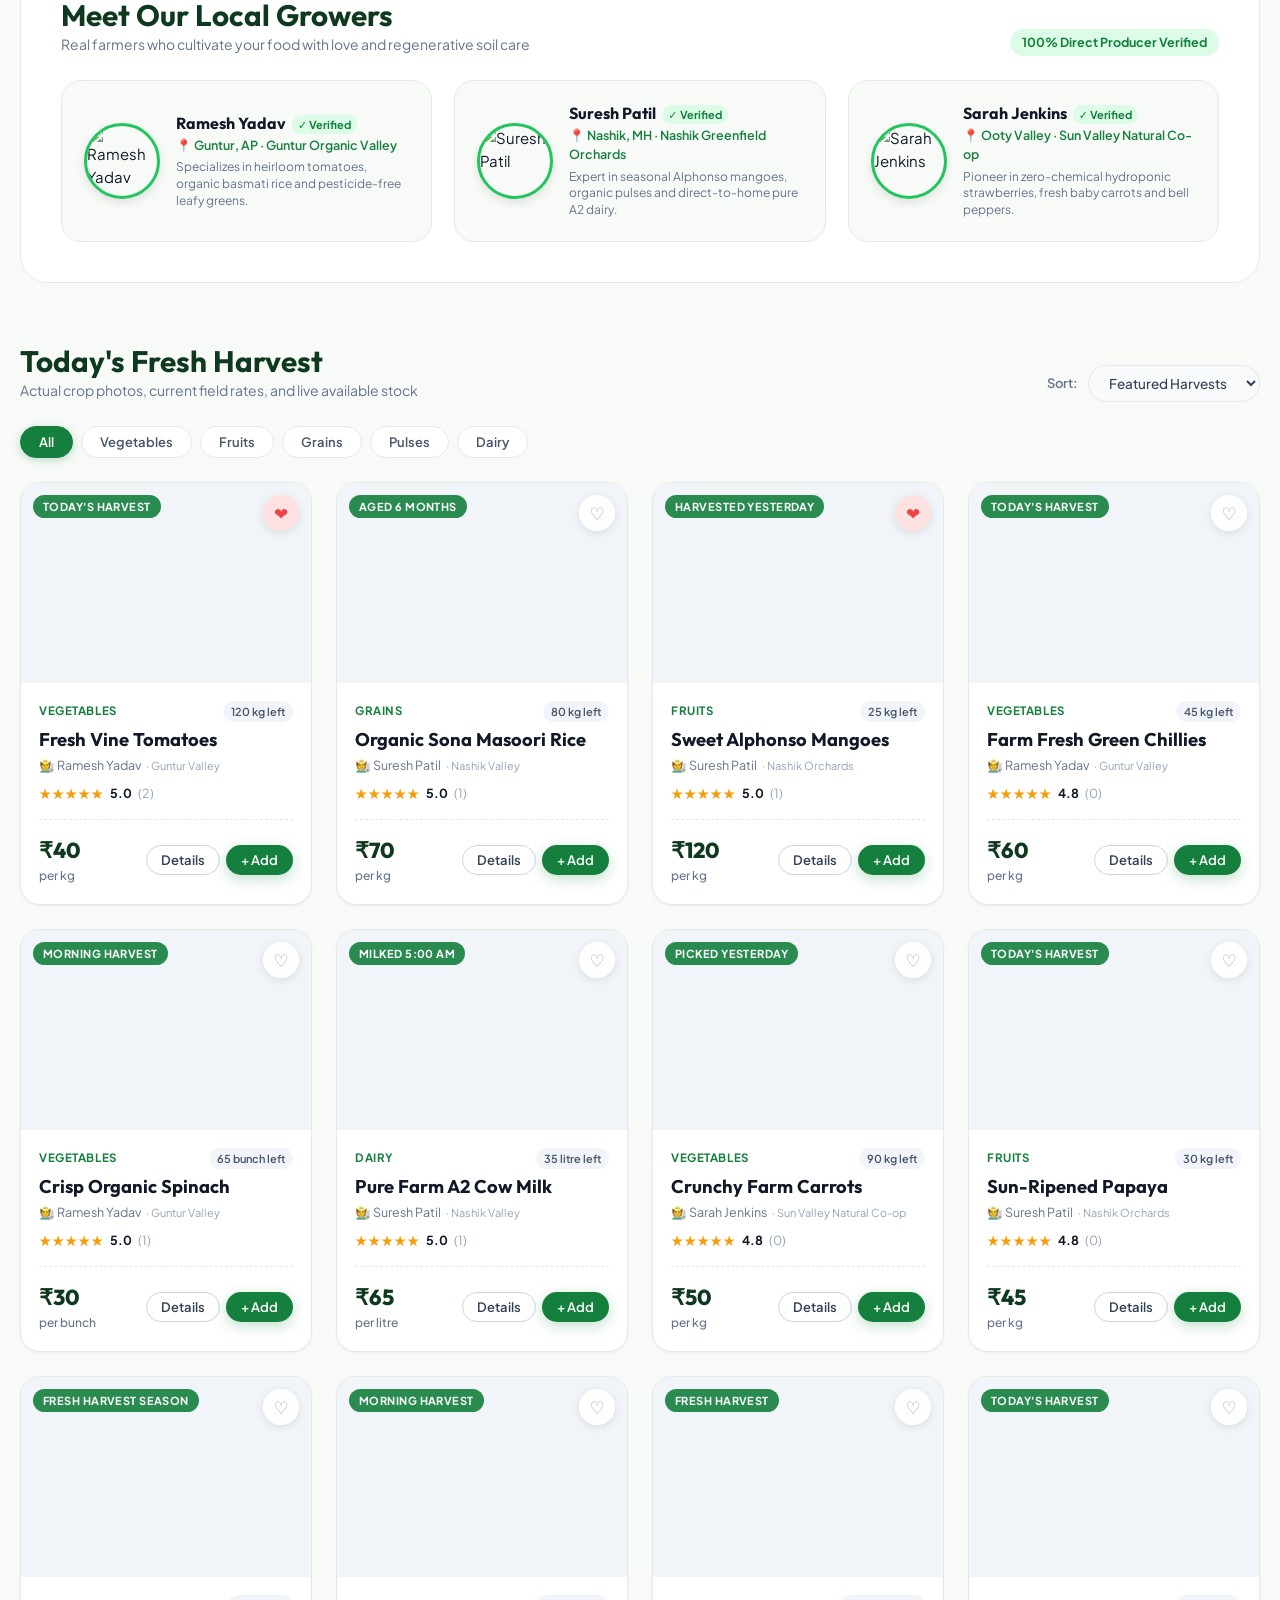
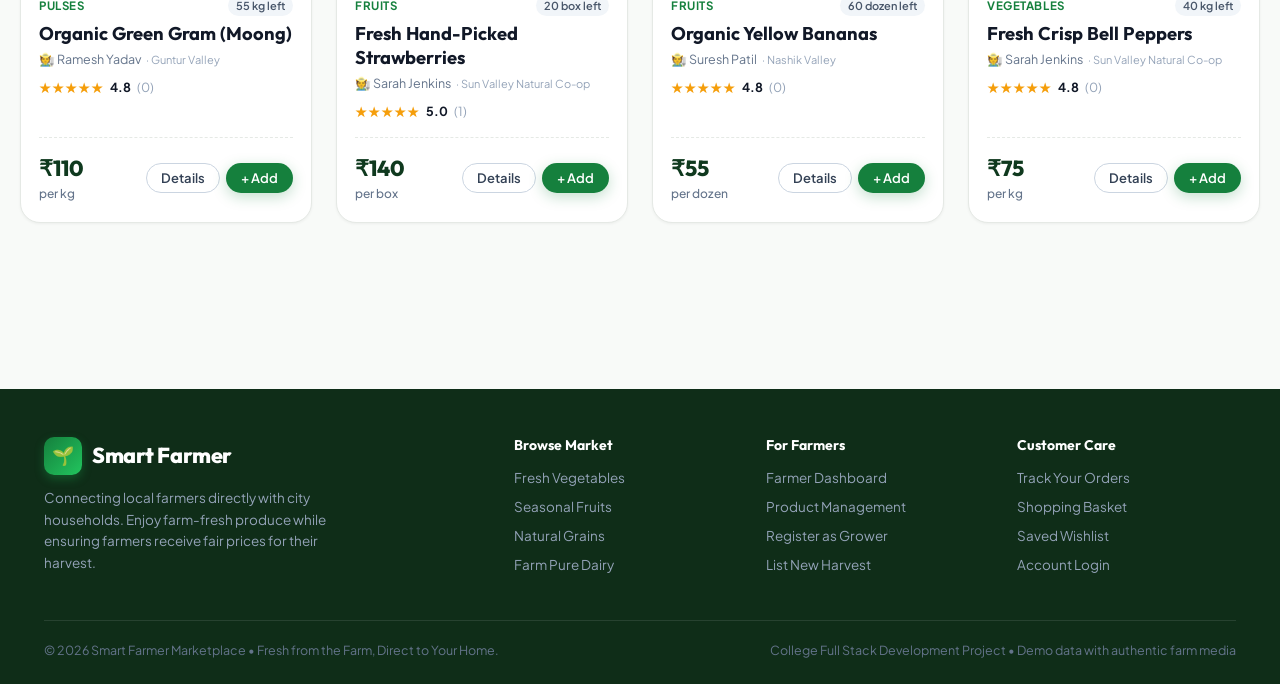
==== commit f96293ba: "version v1" ====
--- a/index.html
+++ b/index.html
@@ -4,8 +4,12 @@
 <meta charset="UTF-8" />
 <meta name="viewport" content="width=device-width, initial-scale=1.0" />
 <title>Smart Farmer Marketplace — Fresh from the Farm, Direct to Your Home</title>
-<meta name="description" content="Smart Farmer Marketplace connects urban households directly with verified local farmers for fresh, organic harvest delivered to your doorstep." />
-<meta name="keywords" content="smart farmer marketplace, farm direct, organic vegetables, local produce, fresh fruits" />
+<meta name="description" content="Buy fresh farm produce directly from verified local growers. Fresh vegetables, fruits, rice, pulses, and dairy with fair prices and direct home delivery." />
+<meta name="keywords" content="smart farmer marketplace, farm to fork, buy vegetables online, fresh farm fruits, organic pulses, direct farmer market" />
+<meta name="robots" content="index, follow" />
+<meta name="theme-color" content="#15803d" />
+<meta name="author" content="Smart Farmer Marketplace" />
+<link rel="canonical" href="index.html" />
 <meta property="og:title" content="Smart Farmer Marketplace — Fresh from the Farm, Direct to Your Home" />
 <meta property="og:description" content="Shop daily farm essentials direct from verified local growers with fair pricing and fast doorstep delivery." />
 <meta property="og:type" content="website" />
@@ -15,6 +19,20 @@
 <meta name="twitter:description" content="Direct from local farmers to your home. 100% direct produce with zero middlemen." />
 <link rel="icon" type="image/svg+xml" href="data:image/svg+xml,<svg xmlns=%22http://www.w3.org/2000/svg%22 viewBox=%220 0 100 100%22><text y=%22.9em%22 font-size=%2290%22>🌱</text></svg>" />
 <link rel="stylesheet" href="css/style.css">
+<script type="application/ld+json">
+{
+  "@context": "https://schema.org",
+  "@type": "WebSite",
+  "name": "Smart Farmer Marketplace",
+  "url": "index.html",
+  "description": "Direct agricultural marketplace connecting regional farmers and urban consumers for fresh produce with zero middlemen.",
+  "potentialAction": {
+    "@type": "SearchAction",
+    "target": "product.html?q={search_term_string}",
+    "query-input": "required name=search_term_string"
+  }
+}
+</script>
 </head>
 <body>
 
@@ -209,7 +227,7 @@
           Smart Farmer
         </div>
         <p>
-          Empowering agricultural communities and providing urban homes with unadulterated, field-fresh crops direct from the grower.
+          Connecting local farmers directly with city households. Enjoy farm-fresh produce while ensuring farmers receive fair prices for their harvest.
         </p>
       </div>
 
--- a/css/style.css
+++ b/css/style.css
@@ -1158,6 +1158,98 @@
 }
 
 /* ============================================================
+   FARMER SUPPORT SECTION
+   ============================================================ */
+.support-section {
+  margin-bottom: 36px;
+}
+
+.support-section-header {
+  margin-bottom: 14px;
+}
+
+.support-section-header h3 {
+  font-size: 1.3rem;
+  color: var(--text-main);
+  font-weight: 700;
+}
+
+.support-section-header p {
+  font-size: 13.5px;
+  color: var(--text-muted);
+  margin-top: 2px;
+}
+
+.support-grid {
+  display: grid;
+  grid-template-columns: repeat(auto-fit, minmax(260px, 1fr));
+  gap: 20px;
+}
+
+.support-card {
+  background: white;
+  border: 1px solid var(--card-border);
+  border-radius: var(--radius-lg);
+  padding: 22px;
+  box-shadow: var(--shadow-sm);
+  display: flex;
+  flex-direction: column;
+  transition: var(--transition);
+}
+
+.support-card:hover {
+  transform: translateY(-2px);
+  box-shadow: var(--shadow-md);
+  border-color: #cbd5e1;
+}
+
+.support-card-top {
+  display: flex;
+  align-items: center;
+  justify-content: space-between;
+  margin-bottom: 16px;
+}
+
+.support-badge {
+  font-size: 11px;
+  font-weight: 700;
+  text-transform: uppercase;
+  letter-spacing: 0.5px;
+  padding: 4px 10px;
+  border-radius: var(--radius-full);
+}
+
+.support-badge.pmfby {
+  background: var(--primary-light);
+  color: var(--primary);
+}
+
+.support-badge.pmkusum {
+  background: #fef3c7;
+  color: #b45309;
+}
+
+.support-badge.enam {
+  background: #dbeafe;
+  color: #1d4ed8;
+}
+
+.support-card-title {
+  font-size: 1.15rem;
+  font-weight: 700;
+  color: var(--text-main);
+  margin-bottom: 8px;
+}
+
+.support-card-desc {
+  font-size: 13.5px;
+  color: var(--text-muted);
+  line-height: 1.55;
+  margin-bottom: 20px;
+  flex-grow: 1;
+}
+
+/* ============================================================
    TABLES (Products & Orders)
    ============================================================ */
 .table-card {
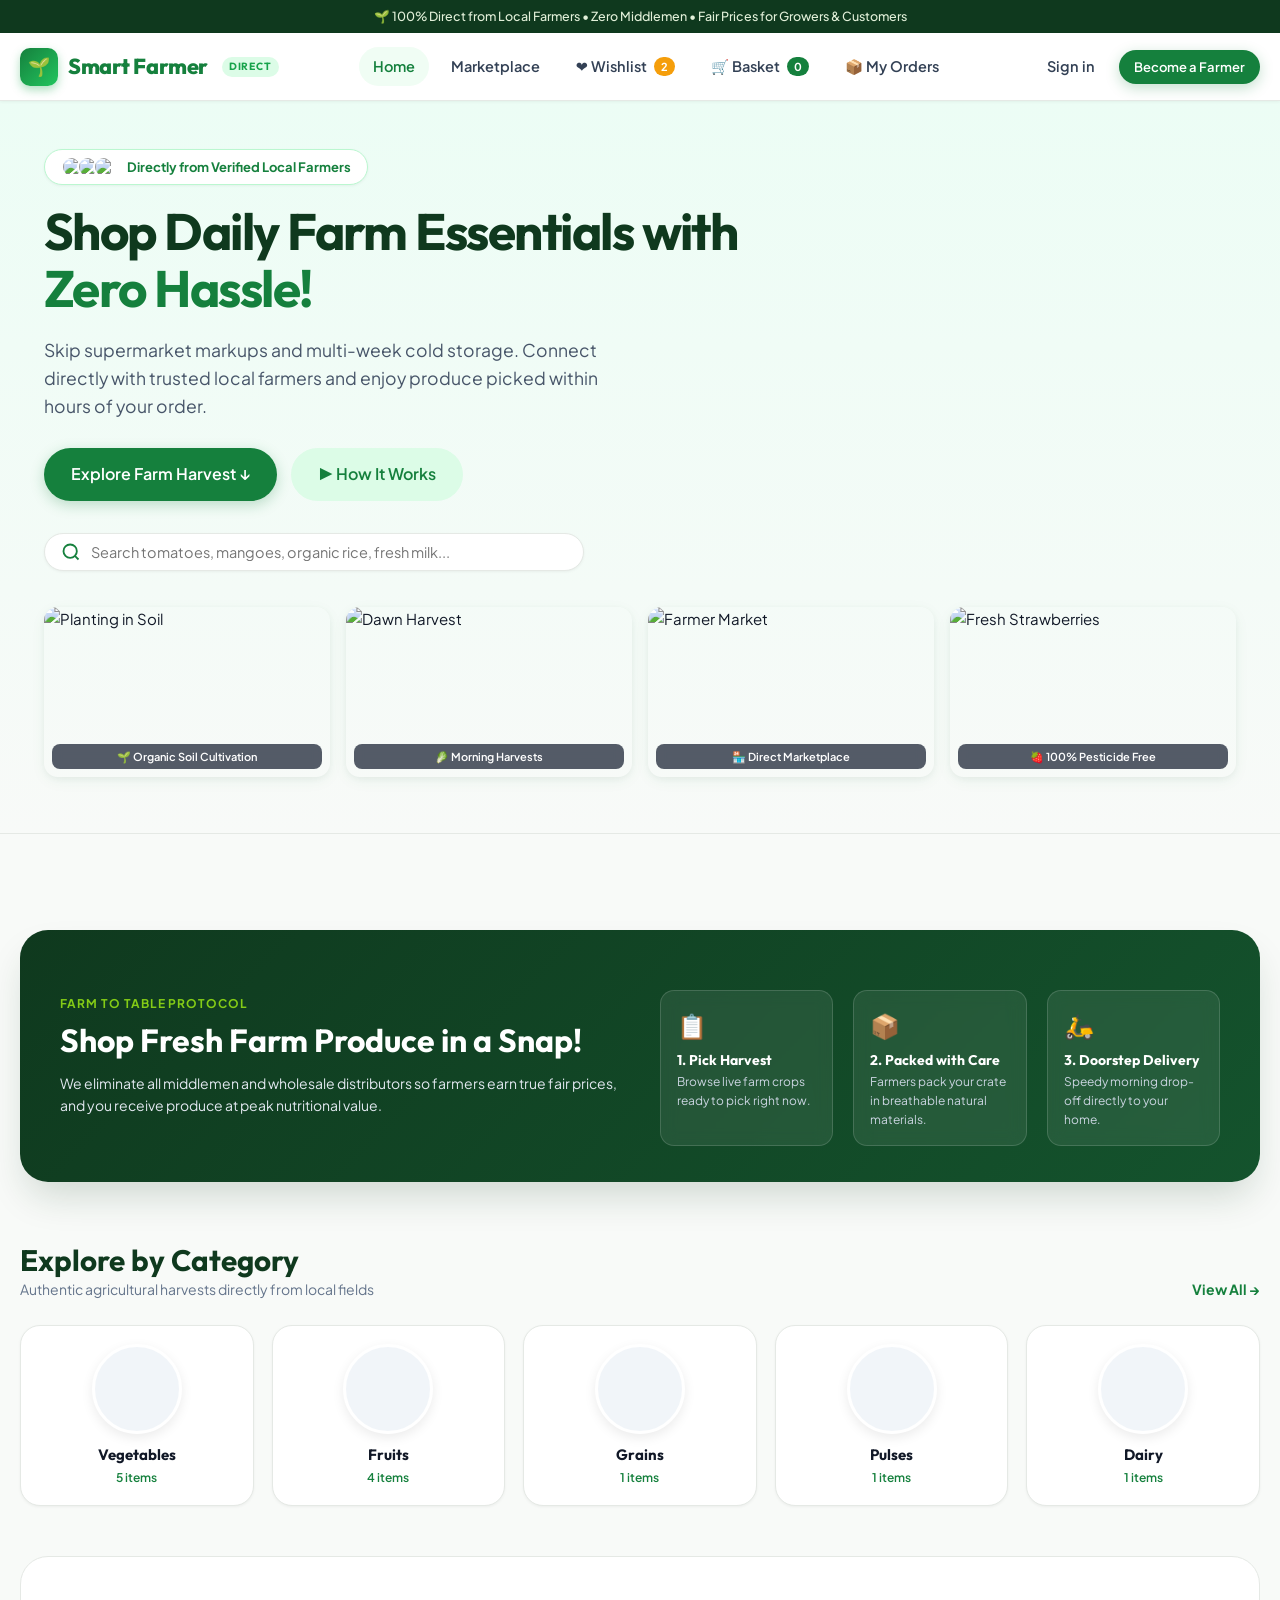
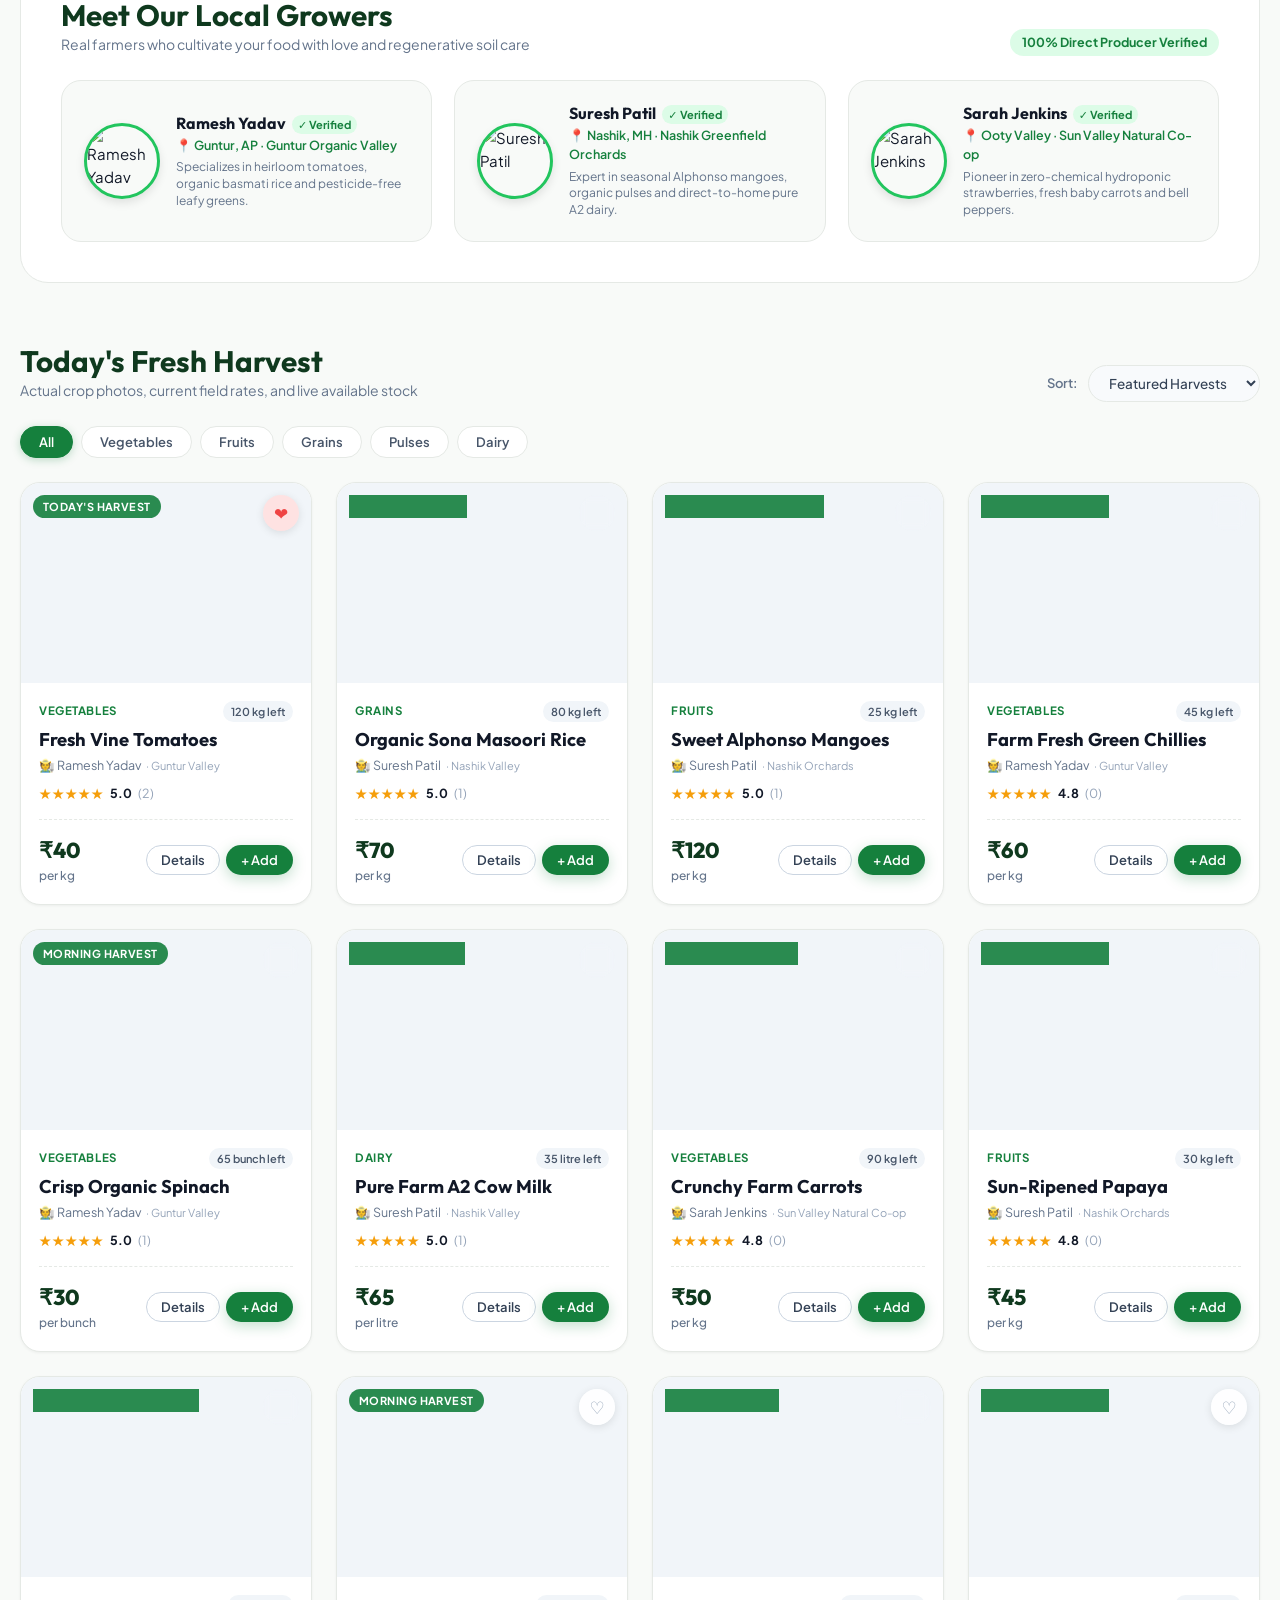
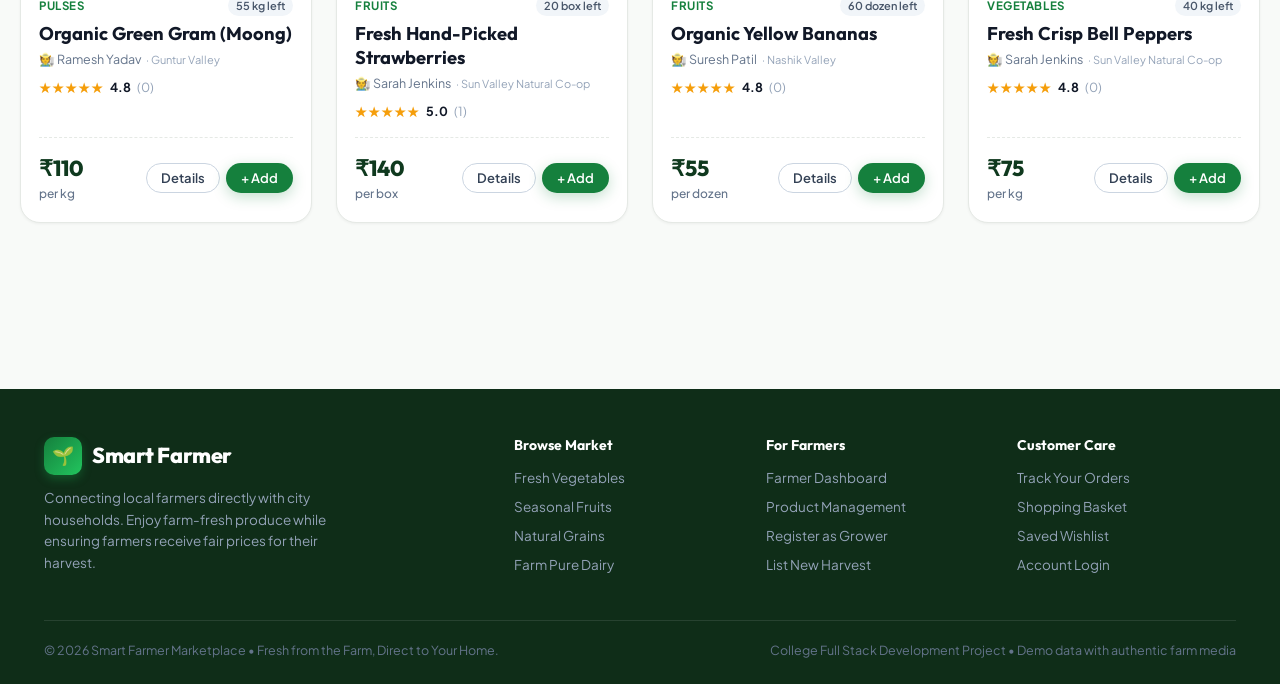
==== commit b1a53da2: "Version v2" ====
--- a/index.html
+++ b/index.html
@@ -76,7 +76,7 @@
         <div class="avatar-cluster">
           <img src="https://images.unsplash.com/photo-1595273670150-bd0c3c392e46?auto=format&fit=crop&w=100&q=80" alt="Farmer" />
           <img src="https://images.unsplash.com/photo-1500937386664-56d1dfef3854?auto=format&fit=crop&w=100&q=80" alt="Farmer" />
-          <img src="https://images.unsplash.com/photo-1592417817098-8f3d6910985b?auto=format&fit=crop&w=100&q=80" alt="Farmer" />
+          <img src="https://images.unsplash.com/photo-1595273670150-bd0c3c392e46?auto=format&fit=crop&w=400&q=80" alt="Farmer" />
         </div>
         <span>Directly from Verified Local Farmers</span>
       </div>
--- a/css/style.css
+++ b/css/style.css
@@ -997,6 +997,41 @@
   gap: 14px;
 }
 
+.role-toggle {
+  display: grid;
+  grid-template-columns: 1fr 1fr;
+  gap: 8px;
+}
+
+.role-toggle button {
+  padding: 10px 16px;
+  border: 1px solid var(--card-border);
+  border-radius: var(--radius-sm);
+  background: #ffffff;
+  color: #334155;
+  font-size: 13px;
+  font-weight: 600;
+  cursor: pointer;
+  transition: var(--transition);
+  outline: none;
+  display: flex;
+  align-items: center;
+  justify-content: center;
+  gap: 6px;
+}
+
+.role-toggle button:hover {
+  background: #f1f5f9;
+  border-color: #94a3b8;
+}
+
+.role-toggle button.active {
+  background: var(--primary) !important;
+  border-color: var(--primary) !important;
+  color: white !important;
+  box-shadow: 0 2px 8px rgba(21, 128, 61, 0.25);
+}
+
 .image-preview-box {
   width: 100%;
   height: 180px;
